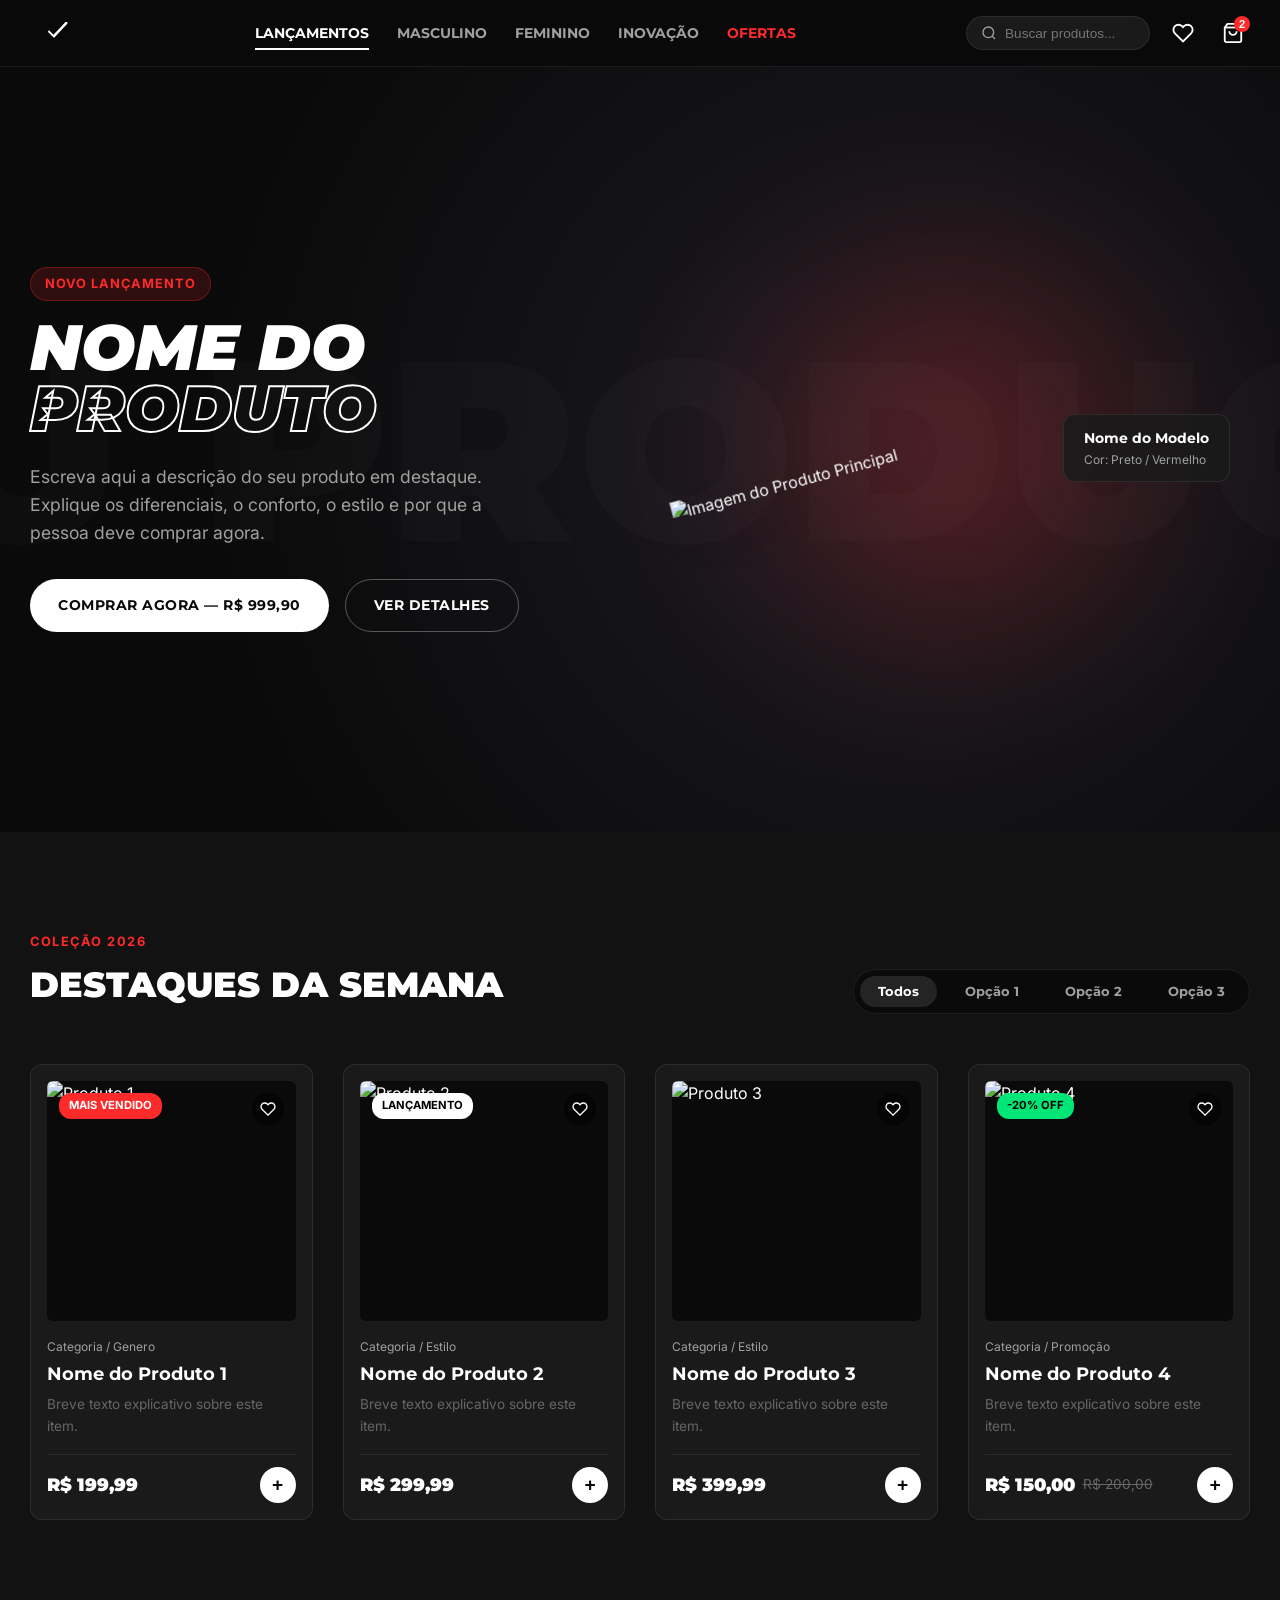
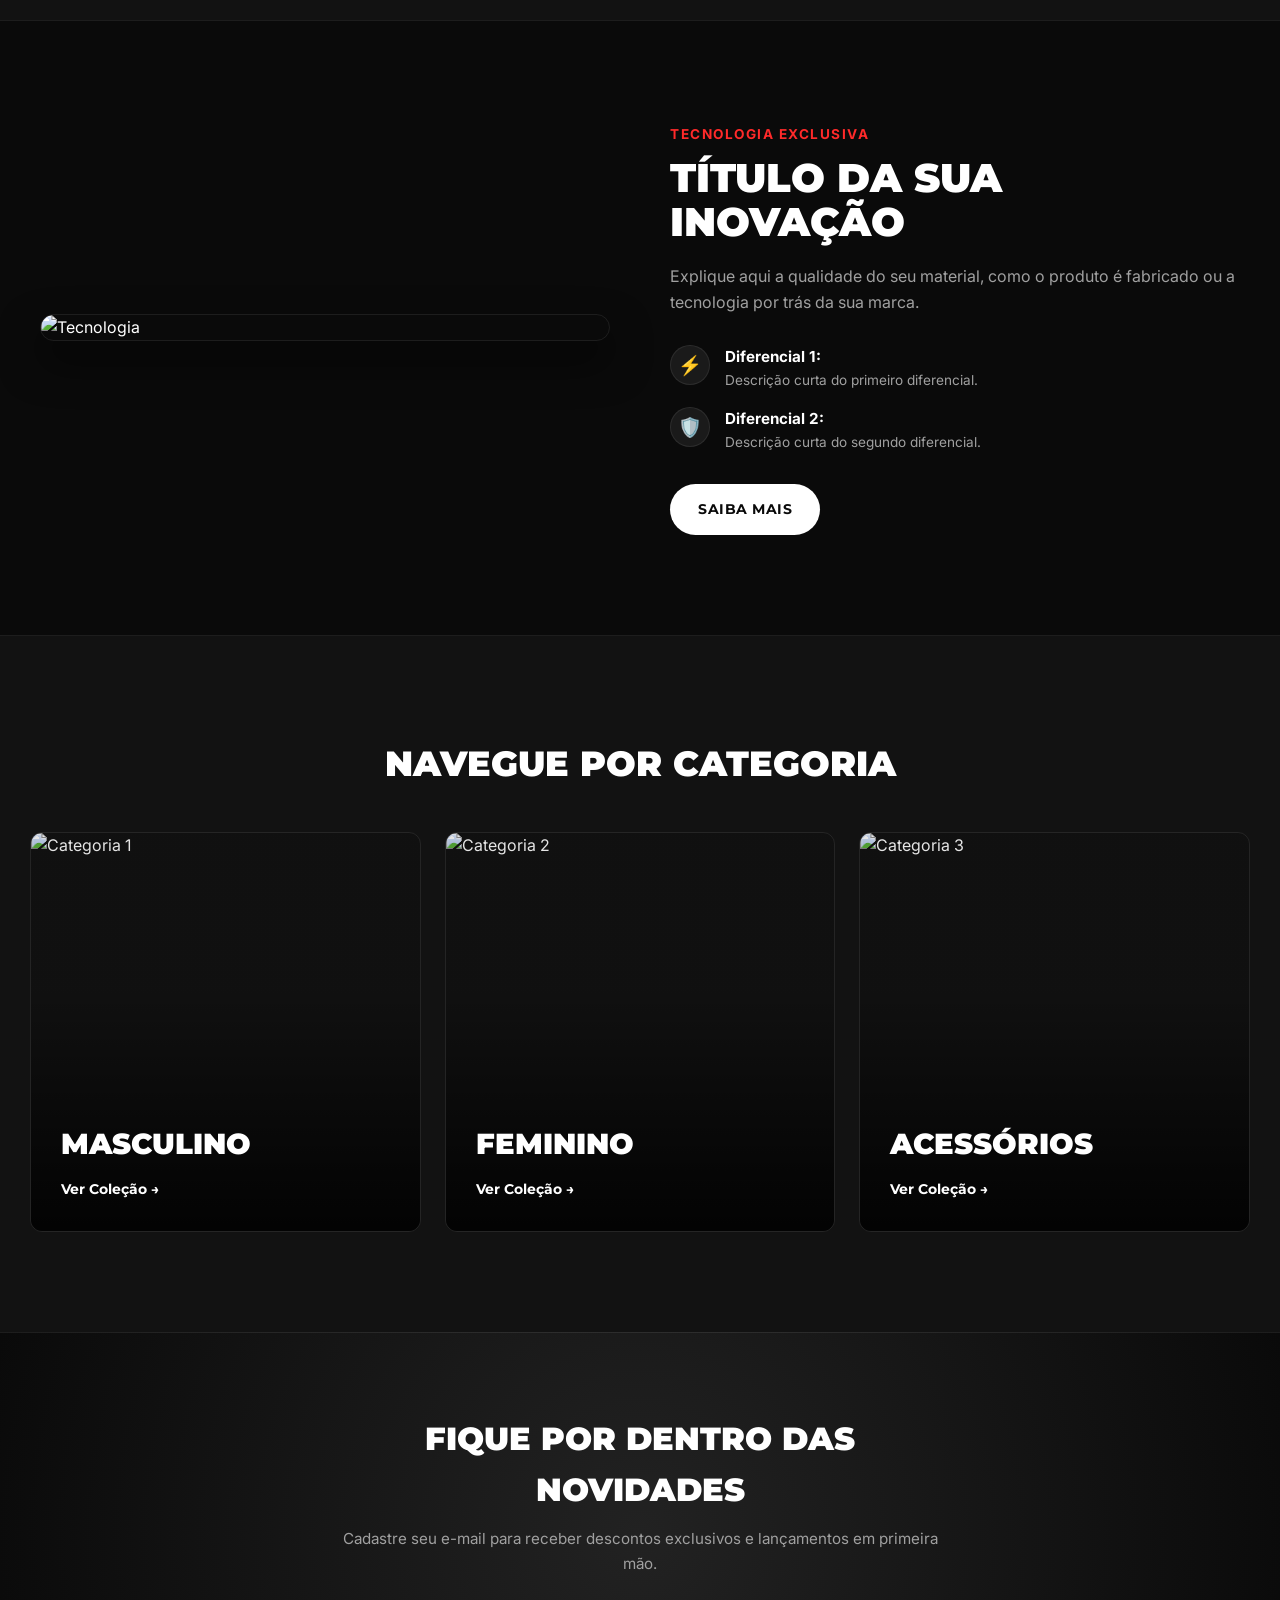
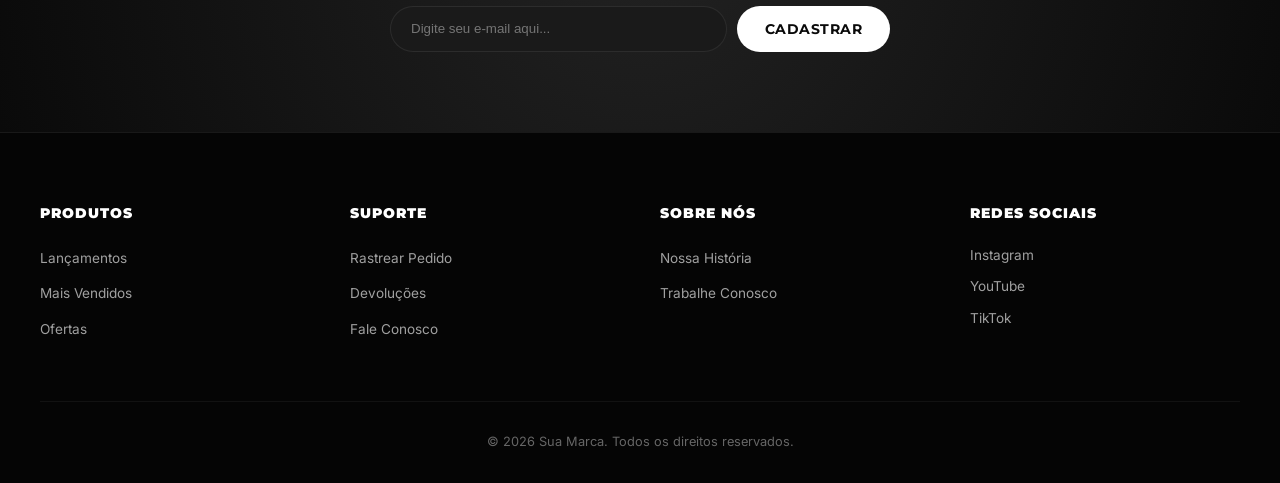
==== index.html @ d3182e81 "Add files via upload" ====
<!DOCTYPE html>
<html lang="pt-BR">
<head>
  <meta charset="UTF-8">
  <meta name="viewport" content="width=device-width, initial-scale=1.0">
  
  <!-- ✏️ ALTERE AQUI: Título da aba do seu site -->
  <title>Minha Loja - Nome do Produto</title>
  
  <link rel="stylesheet" href="styles.css">
  <link rel="preconnect" href="https://fonts.googleapis.com">
  <link rel="preconnect" href="https://fonts.gstatic.com" crossorigin>
  <link href="https://fonts.googleapis.com/css2?family=Montserrat:ital,wght@0,700;0,900;1,900&family=Inter:wght@300;400;500;600;700&display=swap" rel="stylesheet">
</head>
<body>

  <!-- ========================================== -->
  <!-- 📌 CABEÇALHO / MENU DE NAVEGAÇÃO           -->
  <!-- ========================================== -->
  <header class="header">
    <div class="header-container">
      
      <!-- LOGO -->
      <a href="#" class="logo-link">
        <svg class="nike-logo" viewBox="0 0 24 24" fill="currentColor">
          <path d="M21.707 5.293c-.391-.391-1.023-.391-1.414 0l-12 12c-.391.391-.391 1.023 0 1.414.195.195.451.293.707.293s.512-.098.707-.293l12-12c.391-.391.391-1.023 0-1.414z"/>
          <path d="M21.1 5.3c-.6-.4-1.4-.2-1.8.4L8.5 18.2 4.2 13.9c-.4-.4-1-.4-1.4 0s-.4 1 0 1.4l5 5c.2.2.5.3.7.3s.5-.1.7-.3L21.5 6.7c.4-.6.2-1.4-.4-1.8z"/>
        </svg>
      </a>

      <!-- ✏️ ALTERE AQUI: Os links do menu -->
      <nav class="nav-menu">
        <a href="#lancamentos" class="nav-link active">Lançamentos</a>
        <a href="#masculino" class="nav-link">Masculino</a>
        <a href="#feminino" class="nav-link">Feminino</a>
        <a href="#tecnologia" class="nav-link">Inovação</a>
        <a href="#ofertas" class="nav-link badge-link">Ofertas</a>
      </nav>

      <!-- BARRA DE BUSCA E CARRINHO -->
      <div class="header-actions">
        <div class="search-bar">
          <svg class="icon" viewBox="0 0 24 24" fill="none" stroke="currentColor" stroke-width="2"><circle cx="11" cy="11" r="8"/><line x1="21" y1="21" x2="16.65" y2="16.65"/></svg>
          <!-- ✏️ ALTERE AQUI: Texto dentro da barra de busca -->
          <input type="text" placeholder="Buscar produtos...">
        </div>
        <button class="icon-btn" aria-label="Favoritos">
          <svg class="icon" viewBox="0 0 24 24" fill="none" stroke="currentColor" stroke-width="2"><path d="M20.84 4.61a5.5 5.5 0 0 0-7.78 0L12 5.67l-1.06-1.06a5.5 5.5 0 0 0-7.78 7.78l1.06 1.06L12 21.23l7.78-7.78 1.06-1.06a5.5 5.5 0 0 0 0-7.78z"/></svg>
        </button>
        <button class="icon-btn cart-btn" aria-label="Carrinho">
          <svg class="icon" viewBox="0 0 24 24" fill="none" stroke="currentColor" stroke-width="2"><path d="M6 2L3 6v14a2 2 0 0 0 2 2h14a2 2 0 0 0 2-2V6l-3-4z"/><line x1="3" y1="6" x2="21" y2="6"/><path d="M16 10a4 4 0 0 1-8 0"/></svg>
          <!-- ✏️ ALTERE AQUI: Número de itens no carrinho -->
          <span class="cart-count">2</span>
        </button>
      </div>
    </div>
  </header>


  <!-- ========================================== -->
  <!-- 📌 BANNER PRINCIPAL (HERO)                 -->
  <!-- ========================================== -->
  <section class="hero">
    <!-- ✏️ ALTERE AQUI: Texto gigante de fundo -->
    <div class="hero-bg-text">MEU PRODUCTO</div>

    <div class="hero-container">
      <div class="hero-content">
        <!-- ✏️ ALTERE AQUI: Selo pequeno acima do título -->
        <span class="hero-tag">NOVO LANÇAMENTO</span>
        
        <!-- ✏️ ALTERE AQUI: Título do produto principal -->
        <h1 class="hero-title">NOME DO<br><span class="highlight">PRODUTO</span></h1>
        
        <!-- ✏️ ALTERE AQUI: Descrição principal -->
        <p class="hero-description">
          Escreva aqui a descrição do seu produto em destaque. Explique os diferenciais, o conforto, o estilo e por que a pessoa deve comprar agora.
        </p>

        <!-- ✏️ ALTERE AQUI: Botões de Ação -->
        <div class="hero-cta">
          <a href="#produtos" class="btn btn-primary">Comprar Agora — R$ 999,90</a>
          <a href="#tecnologia" class="btn btn-outline">Ver Detalhes</a>
        </div>
      </div>

      <!-- 🖼️ IMAGEM PRINCIPAL -->
      <div class="hero-image-wrapper">
        <div class="glow-effect"></div>
        <!-- ✏️ ALTERE AQUI: Cole o caminho da sua imagem no src abaixo (Ex: src="imagem1.jpg") -->
        <img src="COLOQUE_SUA_IMAGEM_AQUI.jpg" alt="Imagem do Produto Principal" class="hero-img">
        
        <div class="product-badge">
          <!-- ✏️ ALTERE AQUI: Informações do cartãozinho sobre a foto -->
          <span class="badge-title">Nome do Modelo</span>
          <span class="badge-subtitle">Cor: Preto / Vermelho</span>
        </div>
      </div>
    </div>
  </section>


  <!-- ========================================== -->
  <!-- 📌 VITRINE DE PRODUTOS / DESTAQUES        -->
  <!-- ========================================== -->
  <section id="lancamentos" class="products-section">
    <div class="section-container">
      
      <div class="section-header">
        <div>
          <!-- ✏️ ALTERE AQUI: Subtítulo da seção -->
          <span class="section-subtitle">COLEÇÃO 2026</span>
          <!-- ✏️ ALTERE AQUI: Título da seção -->
          <h2 class="section-title">Destaques da Semana</h2>
        </div>
        
        <!-- ✏️ ALTERE AQUI: Categorias/Filtros -->
        <div class="filter-tabs">
          <button class="tab-btn active">Todos</button>
          <button class="tab-btn">Opção 1</button>
          <button class="tab-btn">Opção 2</button>
          <button class="tab-btn">Opção 3</button>
        </div>
      </div>

      <!-- GRID DE CARDS DE PRODUTOS -->
      <div class="product-grid">
        
        <!-- 🛒 CARD DE PRODUTO 1 -->
        <div class="product-card">
          <div class="card-image-box">
            <!-- ✏️ ALTERE AQUI: Etiqueta do produto -->
            <span class="tag tag-hot">Mais Vendido</span>
            <!-- 🖼️ ✏️ ALTERE AQUI: Imagem do Card 1 -->
            <img src="COLOQUE_SUA_IMAGEM_CARD1.jpg" alt="Produto 1">
            <button class="fav-btn" aria-label="Favoritar">
              <svg viewBox="0 0 24 24" fill="none" stroke="currentColor" stroke-width="2"><path d="M20.84 4.61a5.5 5.5 0 0 0-7.78 0L12 5.67l-1.06-1.06a5.5 5.5 0 0 0-7.78 7.78l1.06 1.06L12 21.23l7.78-7.78 1.06-1.06a5.5 5.5 0 0 0 0-7.78z"/></svg>
            </button>
          </div>
          <div class="card-info">
            <!-- ✏️ ALTERE AQUI: Categoria, Nome, Descrição e Preço -->
            <span class="category">Categoria / Genero</span>
            <h3 class="product-name">Nome do Produto 1</h3>
            <p class="product-desc">Breve texto explicativo sobre este item.</p>
            <div class="card-footer">
              <span class="price">R$ 199,99</span>
              <button class="btn-icon-add" title="Adicionar ao carrinho">+</button>
            </div>
          </div>
        </div>

        <!-- 🛒 CARD DE PRODUTO 2 -->
        <div class="product-card">
          <div class="card-image-box">
            <!-- ✏️ ALTERE AQUI: Etiqueta do produto -->
            <span class="tag tag-new">Lançamento</span>
            <!-- 🖼️ ✏️ ALTERE AQUI: Imagem do Card 2 -->
            <img src="COLOQUE_SUA_IMAGEM_CARD2.jpg" alt="Produto 2">
            <button class="fav-btn" aria-label="Favoritar">
              <svg viewBox="0 0 24 24" fill="none" stroke="currentColor" stroke-width="2"><path d="M20.84 4.61a5.5 5.5 0 0 0-7.78 0L12 5.67l-1.06-1.06a5.5 5.5 0 0 0-7.78 7.78l1.06 1.06L12 21.23l7.78-7.78 1.06-1.06a5.5 5.5 0 0 0 0-7.78z"/></svg>
            </button>
          </div>
          <div class="card-info">
            <!-- ✏️ ALTERE AQUI: Categoria, Nome, Descrição e Preço -->
            <span class="category">Categoria / Estilo</span>
            <h3 class="product-name">Nome do Produto 2</h3>
            <p class="product-desc">Breve texto explicativo sobre este item.</p>
            <div class="card-footer">
              <span class="price">R$ 299,99</span>
              <button class="btn-icon-add" title="Adicionar ao carrinho">+</button>
            </div>
          </div>
        </div>

        <!-- 🛒 CARD DE PRODUTO 3 -->
        <div class="product-card">
          <div class="card-image-box">
            <!-- 🖼️ ✏️ ALTERE AQUI: Imagem do Card 3 -->
            <img src="COLOQUE_SUA_IMAGEM_CARD3.jpg" alt="Produto 3">
            <button class="fav-btn" aria-label="Favoritar">
              <svg viewBox="0 0 24 24" fill="none" stroke="currentColor" stroke-width="2"><path d="M20.84 4.61a5.5 5.5 0 0 0-7.78 0L12 5.67l-1.06-1.06a5.5 5.5 0 0 0-7.78 7.78l1.06 1.06L12 21.23l7.78-7.78 1.06-1.06a5.5 5.5 0 0 0 0-7.78z"/></svg>
            </button>
          </div>
          <div class="card-info">
            <!-- ✏️ ALTERE AQUI: Categoria, Nome, Descrição e Preço -->
            <span class="category">Categoria / Estilo</span>
            <h3 class="product-name">Nome do Produto 3</h3>
            <p class="product-desc">Breve texto explicativo sobre este item.</p>
            <div class="card-footer">
              <span class="price">R$ 399,99</span>
              <button class="btn-icon-add" title="Adicionar ao carrinho">+</button>
            </div>
          </div>
        </div>

        <!-- 🛒 CARD DE PRODUTO 4 (COM DESCONTO) -->
        <div class="product-card">
          <div class="card-image-box">
            <!-- ✏️ ALTERE AQUI: Tag de desconto -->
            <span class="tag tag-promo">-20% OFF</span>
            <!-- 🖼️ ✏️ ALTERE AQUI: Imagem do Card 4 -->
            <img src="COLOQUE_SUA_IMAGEM_CARD4.jpg" alt="Produto 4">
            <button class="fav-btn" aria-label="Favoritar">
              <svg viewBox="0 0 24 24" fill="none" stroke="currentColor" stroke-width="2"><path d="M20.84 4.61a5.5 5.5 0 0 0-7.78 0L12 5.67l-1.06-1.06a5.5 5.5 0 0 0-7.78 7.78l1.06 1.06L12 21.23l7.78-7.78 1.06-1.06a5.5 5.5 0 0 0 0-7.78z"/></svg>
            </button>
          </div>
          <div class="card-info">
            <!-- ✏️ ALTERE AQUI: Categoria, Nome, Descrição e Preços -->
            <span class="category">Categoria / Promoção</span>
            <h3 class="product-name">Nome do Produto 4</h3>
            <p class="product-desc">Breve texto explicativo sobre este item.</p>
            <div class="card-footer">
              <div class="price-container">
                <span class="price">R$ 150,00</span>
                <span class="price-old">R$ 200,00</span>
              </div>
              <button class="btn-icon-add" title="Adicionar ao carrinho">+</button>
            </div>
          </div>
        </div>

      </div>
    </div>
  </section>


  <!-- ========================================== -->
  <!-- 📌 BANNER DE INOVAÇÃO / TECNOLOGIA         -->
  <!-- ========================================== -->
  <section id="tecnologia" class="tech-banner">
    <div class="tech-container">
      <div class="tech-image">
        <!-- 🖼️ ✏️ ALTERE AQUI: Imagem da seção de tecnologia -->
        <img src="COLOQUE_SUA_IMAGEM_TECNOLOGIA.jpg" alt="Tecnologia">
      </div>
      
      <div class="tech-content">
        <!-- ✏️ ALTERE AQUI: Textos da seção de tecnologia/diferenciais -->
        <span class="tech-subtitle">TECNOLOGIA EXCLUSIVA</span>
        <h2>Título da Sua Inovação</h2>
        <p>
          Explique aqui a qualidade do seu material, como o produto é fabricado ou a tecnologia por trás da sua marca.
        </p>
        
        <ul class="tech-features">
          <li>
            <div class="feature-icon">⚡</div>
            <div>
              <strong>Diferencial 1:</strong>
              <p>Descrição curta do primeiro diferencial.</p>
            </div>
          </li>
          <li>
            <div class="feature-icon">🛡️</div>
            <div>
              <strong>Diferencial 2:</strong>
              <p>Descrição curta do segundo diferencial.</p>
            </div>
          </li>
        </ul>
        
        <a href="#" class="btn btn-primary">Saiba Mais</a>
      </div>
    </div>
  </section>


  <!-- ========================================== -->
  <!-- 📌 CATEGORIAS EM DESTAQUE                 -->
  <!-- ========================================== -->
  <section class="categories-section">
    <div class="section-container">
      <h2 class="section-title text-center">Navegue por Categoria</h2>
      
      <div class="categories-grid">
        
        <!-- CATEGORIA 1 -->
        <div class="category-card">
          <!-- 🖼️ ✏️ ALTERE AQUI: Imagem Categoria 1 -->
          <img src="COLOQUE_IMAGEM_CATEGORIA1.jpg" alt="Categoria 1">
          <div class="category-overlay">
            <h3>Masculino</h3>
            <a href="#masculino" class="btn-category">Ver Coleção &rarr;</a>
          </div>
        </div>

        <!-- CATEGORIA 2 -->
        <div class="category-card">
          <!-- 🖼️ ✏️ ALTERE AQUI: Imagem Categoria 2 -->
          <img src="COLOQUE_IMAGEM_CATEGORIA2.jpg" alt="Categoria 2">
          <div class="category-overlay">
            <h3>Feminino</h3>
            <a href="#feminino" class="btn-category">Ver Coleção &rarr;</a>
          </div>
        </div>

        <!-- CATEGORIA 3 -->
        <div class="category-card">
          <!-- 🖼️ ✏️ ALTERE AQUI: Imagem Categoria 3 -->
          <img src="COLOQUE_IMAGEM_CATEGORIA3.jpg" alt="Categoria 3">
          <div class="category-overlay">
            <h3>Acessórios</h3>
            <a href="#acessorios" class="btn-category">Ver Coleção &rarr;</a>
          </div>
        </div>

      </div>
    </div>
  </section>


  <!-- ========================================== -->
  <!-- 📌 NEWSLETTER / CADASTRO DE E-MAIL        -->
  <!-- ========================================== -->
  <section class="newsletter-section">
    <div class="newsletter-container">
      <!-- ✏️ ALTERE AQUI: Chamada para inscrição -->
      <h2>FIQUE POR DENTRO DAS NOVIDADES</h2>
      <p>Cadastre seu e-mail para receber descontos exclusivos e lançamentos em primeira mão.</p>
      
      <form class="newsletter-form" onsubmit="event.preventDefault(); alert('Obrigado por se inscrever!');">
        <input type="email" placeholder="Digite seu e-mail aqui..." required>
        <button type="submit" class="btn btn-primary">Cadastrar</button>
      </form>
    </div>
  </section>


  <!-- ========================================== -->
  <!-- 📌 RODAPÉ (FOOTER)                         -->
  <!-- ========================================== -->
  <footer class="footer">
    <div class="footer-container">
      
      <div class="footer-col">
        <h4>PRODUTOS</h4>
        <ul>
          <li><a href="#">Lançamentos</a></li>
          <li><a href="#">Mais Vendidos</a></li>
          <li><a href="#">Ofertas</a></li>
        </ul>
      </div>

      <div class="footer-col">
        <h4>SUPORTE</h4>
        <ul>
          <li><a href="#">Rastrear Pedido</a></li>
          <li><a href="#">Devoluções</a></li>
          <li><a href="#">Fale Conosco</a></li>
        </ul>
      </div>

      <div class="footer-col">
        <h4>SOBRE NÓS</h4>
        <ul>
          <li><a href="#">Nossa História</a></li>
          <li><a href="#">Trabalhe Conosco</a></li>
        </ul>
      </div>

      <div class="footer-col">
        <h4>REDES SOCIAIS</h4>
        <div class="social-links">
          <!-- ✏️ ALTERE AQUI: Nome/links das suas redes -->
          <a href="#" class="social-icon">Instagram</a>
          <a href="#" class="social-icon">YouTube</a>
          <a href="#" class="social-icon">TikTok</a>
        </div>
      </div>

    </div>

    <div class="footer-bottom">
      <!-- ✏️ ALTERE AQUI: Direitos autorais -->
      <p>&copy; 2026 Sua Marca. Todos os direitos reservados.</p>
    </div>
  </footer>

</body>
</html>
---- styles.css ----
/* ==========================================================================
   CONFIGURAÇÕES GERAIS E VARIÁVEIS (SUA PALETA DE CORES)
   ========================================================================== */

   :root {
    /* ✏️ ALTERE AQUI: Cores de Fundo (Tema Escuro) */
    --bg-primary: #0a0a0a;
    --bg-secondary: #121212;
    --bg-card: #1a1a1a;
    --bg-card-hover: #242424;
    
    /* ✏️ ALTERE AQUI: Cores de Texto */
    --text-main: #ffffff;
    --text-muted: #a0a0a0;
    --text-dim: #666666;
    
    /* ✏️ ALTERE AQUI: Cores de Destaque / Botões / Promoções */
    --accent-red: #ff2a2a;
    --accent-glow: rgba(255, 42, 42, 0.25);
    --accent-green: #00e676;
    
    /* ✏️ ALTERE AQUI: Bordas e Fontes */
    --border-color: rgba(255, 255, 255, 0.08);
    --font-heading: 'Montserrat', sans-serif;
    --font-body: 'Inter', sans-serif;
    
    /* ✏️ ALTERE AQUI: Transições e Borda Arredondada */
    --transition-fast: 0.2s cubic-bezier(0.4, 0, 0.2, 1);
    --transition-normal: 0.3s cubic-bezier(0.4, 0, 0.2, 1);
    --radius-sm: 6px;
    --radius-md: 12px;
    --radius-lg: 20px;
  }
  
  /* --- RESET & GLOBAL --- */
  * {
    margin: 0;
    padding: 0;
    box-sizing: border-box;
  }
  
  html {
    scroll-behavior: smooth;
    font-size: 16px;
  }
  
  body {
    background-color: var(--bg-primary);
    color: var(--text-main);
    font-family: var(--font-body);
    line-height: 1.6;
    overflow-x: hidden;
    -webkit-font-smoothing: antialiased;
  }
  
  a {
    color: inherit;
    text-decoration: none;
  }
  
  ul {
    list-style: none;
  }
  
  img {
    max-width: 100%;
    display: block;
  }
  
  /* ==========================================================================
     📌 BOTÕES GERAIS
     ========================================================================== */
  
  .btn {
    display: inline-flex;
    align-items: center;
    justify-content: center;
    padding: 14px 28px;
    font-family: var(--font-heading);
    font-weight: 700;
    font-size: 0.9rem;
    letter-spacing: 0.5px;
    text-transform: uppercase;
    border-radius: 40px;
    transition: var(--transition-normal);
    cursor: pointer;
    border: none;
  }
  
  /* ✏️ ALTERE AQUI: Botão Principal */
  .btn-primary {
    background-color: var(--text-main);
    color: var(--bg-primary);
  }
  
  .btn-primary:hover {
    background-color: #e2e2e2;
    transform: translateY(-3px);
    box-shadow: 0 10px 20px rgba(255, 255, 255, 0.15);
  }
  
  /* ✏️ ALTERE AQUI: Botão Secundário (Apenas Borda) */
  .btn-outline {
    background: transparent;
    color: var(--text-main);
    border: 1px solid rgba(255, 255, 255, 0.3);
  }
  
  .btn-outline:hover {
    border-color: var(--text-main);
    background: rgba(255, 255, 255, 0.05);
    transform: translateY(-3px);
  }
  
  /* ==========================================================================
     📌 CABEÇALHO / NAVEGAÇÃO
     ========================================================================== */
  
  .header {
    position: sticky;
    top: 0;
    z-index: 1000;
    background-color: rgba(10, 10, 10, 0.85);
    backdrop-filter: blur(12px);
    border-bottom: 1px solid var(--border-color);
  }
  
  .header-container {
    max-width: 1300px;
    margin: 0 auto;
    padding: 16px 30px;
    display: flex;
    align-items: center;
    justify-content: space-between;
  }
  
  .nike-logo {
    width: 55px;
    height: 24px;
    fill: var(--text-main);
    transition: var(--transition-fast);
  }
  
  .nike-logo:hover {
    transform: scale(1.05);
  }
  
  .nav-menu {
    display: flex;
    align-items: center;
    gap: 28px;
  }
  
  .nav-link {
    font-family: var(--font-heading);
    font-size: 0.88rem;
    font-weight: 700;
    text-transform: uppercase;
    color: var(--text-muted);
    transition: var(--transition-fast);
    position: relative;
  }
  
  .nav-link:hover, .nav-link.active {
    color: var(--text-main);
  }
  
  .nav-link.active::after {
    content: '';
    position: absolute;
    bottom: -6px;
    left: 0;
    width: 100%;
    height: 2px;
    background-color: var(--text-main);
  }
  
  .badge-link {
    color: var(--accent-red);
  }
  
  .header-actions {
    display: flex;
    align-items: center;
    gap: 16px;
  }
  
  .search-bar {
    display: flex;
    align-items: center;
    background-color: var(--bg-card);
    padding: 8px 14px;
    border-radius: 20px;
    border: 1px solid var(--border-color);
  }
  
  .search-bar .icon {
    width: 16px;
    height: 16px;
    color: var(--text-muted);
    margin-right: 8px;
  }
  
  .search-bar input {
    background: transparent;
    border: none;
    outline: none;
    color: var(--text-main);
    font-size: 0.85rem;
    width: 130px;
    transition: width 0.3s;
  }
  
  .search-bar input:focus {
    width: 180px;
  }
  
  .icon-btn {
    background: transparent;
    border: none;
    color: var(--text-main);
    cursor: pointer;
    position: relative;
    padding: 6px;
    display: flex;
    align-items: center;
    justify-content: center;
  }
  
  .icon-btn .icon {
    width: 22px;
    height: 22px;
  }
  
  .cart-count {
    position: absolute;
    top: 0;
    right: 0;
    background-color: var(--accent-red);
    color: #fff;
    font-size: 0.7rem;
    font-weight: 700;
    width: 16px;
    height: 16px;
    border-radius: 50%;
    display: flex;
    align-items: center;
    justify-content: center;
  }
  
  /* ==========================================================================
     📌 HERO SECTION (DESTAQUE PRINCIPAL)
     ========================================================================== */
  
  .hero {
    position: relative;
    min-height: 85vh;
    display: flex;
    align-items: center;
    padding: 60px 30px;
    overflow: hidden;
    background: radial-gradient(circle at 70% 50%, #1c1c24 0%, var(--bg-primary) 70%);
  }
  
  .hero-bg-text {
    position: absolute;
    top: 50%;
    left: 50%;
    transform: translate(-50%, -50%);
    font-family: var(--font-heading);
    font-weight: 900;
    font-size: clamp(8rem, 20vw, 25rem);
    color: rgba(255, 255, 255, 0.02);
    white-space: nowrap;
    user-select: none;
    pointer-events: none;
    z-index: 1;
  }
  
  .hero-container {
    max-width: 1300px;
    margin: 0 auto;
    width: 100%;
    display: grid;
    grid-template-columns: 1fr 1fr;
    align-items: center;
    gap: 40px;
    position: relative;
    z-index: 2;
  }
  
  .hero-tag {
    display: inline-block;
    background-color: rgba(255, 42, 42, 0.15);
    color: var(--accent-red);
    padding: 6px 14px;
    border-radius: 20px;
    font-size: 0.8rem;
    font-weight: 700;
    letter-spacing: 1px;
    margin-bottom: 16px;
    border: 1px solid rgba(255, 42, 42, 0.3);
  }
  
  .hero-title {
    font-family: var(--font-heading);
    font-weight: 900;
    font-size: clamp(3rem, 5vw, 5.5rem);
    line-height: 0.95;
    text-transform: uppercase;
    font-style: italic;
    margin-bottom: 24px;
  }
  
  .hero-title .highlight {
    color: transparent;
    -webkit-text-stroke: 2px #ffffff;
  }
  
  .hero-description {
    color: var(--text-muted);
    font-size: 1.1rem;
    max-width: 480px;
    margin-bottom: 32px;
  }
  
  .hero-cta {
    display: flex;
    gap: 16px;
    flex-wrap: wrap;
  }
  
  .hero-image-wrapper {
    position: relative;
    display: flex;
    justify-content: center;
    align-items: center;
  }
  
  .glow-effect {
    position: absolute;
    width: 350px;
    height: 350px;
    background: var(--accent-glow);
    filter: blur(100px);
    border-radius: 50%;
    z-index: 1;
  }
  
  /* ✏️ ALTERE AQUI: Rotação e animação do produto no topo */
  .hero-img {
    width: 100%;
    max-width: 580px;
    filter: drop-shadow(0 25px 35px rgba(0, 0, 0, 0.7));
    transform: rotate(-15deg) translateY(-10px);
    transition: transform 0.5s ease;
    z-index: 2;
  }
  
  .hero-image-wrapper:hover .hero-img {
    transform: rotate(-10deg) scale(1.05) translateY(-15px);
  }
  
  .product-badge {
    position: absolute;
    bottom: -20px;
    right: 20px;
    background: rgba(26, 26, 26, 0.85);
    backdrop-filter: blur(10px);
    padding: 12px 20px;
    border-radius: var(--radius-md);
    border: 1px solid var(--border-color);
    z-index: 3;
  }
  
  .badge-title {
    display: block;
    font-family: var(--font-heading);
    font-weight: 700;
    font-size: 0.9rem;
  }
  
  .badge-subtitle {
    display: block;
    font-size: 0.75rem;
    color: var(--text-muted);
  }
  
  /* ==========================================================================
     📌 SEÇÃO DE PRODUTOS / CARDS
     ========================================================================== */
  
  .products-section {
    padding: 100px 30px;
    background-color: var(--bg-secondary);
  }
  
  .section-container {
    max-width: 1300px;
    margin: 0 auto;
  }
  
  .section-header {
    display: flex;
    justify-content: space-between;
    align-items: flex-end;
    margin-bottom: 50px;
    flex-wrap: wrap;
    gap: 20px;
  }
  
  .section-subtitle {
    color: var(--accent-red);
    font-size: 0.8rem;
    font-weight: 700;
    letter-spacing: 1.5px;
    display: block;
    margin-bottom: 5px;
  }
  
  .section-title {
    font-family: var(--font-heading);
    font-weight: 900;
    font-size: 2.2rem;
    text-transform: uppercase;
  }
  
  .filter-tabs {
    display: flex;
    gap: 10px;
    background: var(--bg-primary);
    padding: 6px;
    border-radius: 30px;
    border: 1px solid var(--border-color);
  }
  
  .tab-btn {
    background: transparent;
    border: none;
    color: var(--text-muted);
    padding: 8px 18px;
    font-family: var(--font-heading);
    font-weight: 700;
    font-size: 0.8rem;
    border-radius: 20px;
    cursor: pointer;
    transition: var(--transition-fast);
  }
  
  .tab-btn.active, .tab-btn:hover {
    background-color: var(--bg-card-hover);
    color: var(--text-main);
  }
  
  .product-grid {
    display: grid;
    grid-template-columns: repeat(auto-fit, minmax(270px, 1fr));
    gap: 30px;
  }
  
  .product-card {
    background-color: var(--bg-card);
    border-radius: var(--radius-md);
    padding: 16px;
    border: 1px solid var(--border-color);
    transition: var(--transition-normal);
    display: flex;
    flex-direction: column;
  }
  
  .product-card:hover {
    background-color: var(--bg-card-hover);
    transform: translateY(-8px);
    border-color: rgba(255, 255, 255, 0.2);
    box-shadow: 0 15px 30px rgba(0, 0, 0, 0.4);
  }
  
  .card-image-box {
    position: relative;
    height: 240px;
    background-color: var(--bg-primary);
    border-radius: var(--radius-sm);
    overflow: hidden;
    display: flex;
    align-items: center;
    justify-content: center;
  }
  
  .card-image-box img {
    width: 100%;
    height: 100%;
    object-fit: cover;
    transition: transform 0.5s ease;
  }
  
  .product-card:hover .card-image-box img {
    transform: scale(1.08);
  }
  
  .tag {
    position: absolute;
    top: 12px;
    left: 12px;
    padding: 4px 10px;
    border-radius: 12px;
    font-size: 0.7rem;
    font-weight: 700;
    text-transform: uppercase;
    z-index: 2;
  }
  
  .tag-hot { background-color: var(--accent-red); color: #fff; }
  .tag-new { background-color: #ffffff; color: #000; }
  .tag-promo { background-color: var(--accent-green); color: #000; }
  
  .fav-btn {
    position: absolute;
    top: 12px;
    right: 12px;
    background: rgba(0, 0, 0, 0.5);
    border: none;
    width: 32px;
    height: 32px;
    border-radius: 50%;
    display: flex;
    align-items: center;
    justify-content: center;
    color: var(--text-main);
    cursor: pointer;
    backdrop-filter: blur(4px);
    transition: var(--transition-fast);
  }
  
  .fav-btn svg { width: 16px; height: 16px; }
  
  .fav-btn:hover {
    background: var(--accent-red);
    color: #fff;
  }
  
  .card-info {
    padding-top: 16px;
    display: flex;
    flex-direction: column;
    flex-grow: 1;
  }
  
  .category {
    font-size: 0.75rem;
    color: var(--text-muted);
    margin-bottom: 4px;
  }
  
  .product-name {
    font-family: var(--font-heading);
    font-weight: 700;
    font-size: 1.1rem;
    margin-bottom: 6px;
  }
  
  .product-desc {
    font-size: 0.85rem;
    color: var(--text-dim);
    margin-bottom: 16px;
    flex-grow: 1;
  }
  
  .card-footer {
    display: flex;
    align-items: center;
    justify-content: space-between;
    border-top: 1px solid var(--border-color);
    padding-top: 12px;
  }
  
  .price {
    font-family: var(--font-heading);
    font-weight: 900;
    font-size: 1.1rem;
  }
  
  .price-container {
    display: flex;
    align-items: center;
    gap: 8px;
  }
  
  .price-old {
    font-size: 0.85rem;
    color: var(--text-dim);
    text-decoration: line-through;
  }
  
  .btn-icon-add {
    background-color: var(--text-main);
    color: var(--bg-primary);
    border: none;
    width: 36px;
    height: 36px;
    border-radius: 50%;
    font-size: 1.2rem;
    font-weight: bold;
    cursor: pointer;
    display: flex;
    align-items: center;
    justify-content: center;
    transition: var(--transition-fast);
  }
  
  .btn-icon-add:hover {
    background-color: var(--accent-red);
    color: #fff;
    transform: scale(1.1);
  }
  
  /* ==========================================================================
     📌 BANNER DE TECNOLOGIA
     ========================================================================== */
  
  .tech-banner {
    padding: 100px 30px;
    background-color: var(--bg-primary);
    border-top: 1px solid var(--border-color);
    border-bottom: 1px solid var(--border-color);
  }
  
  .tech-container {
    max-width: 1200px;
    margin: 0 auto;
    display: grid;
    grid-template-columns: 1fr 1fr;
    gap: 60px;
    align-items: center;
  }
  
  .tech-image img {
    border-radius: var(--radius-lg);
    box-shadow: 0 20px 40px rgba(0, 0, 0, 0.6);
    border: 1px solid var(--border-color);
  }
  
  .tech-subtitle {
    color: var(--accent-red);
    font-size: 0.85rem;
    font-weight: 700;
    letter-spacing: 1.5px;
  }
  
  .tech-content h2 {
    font-family: var(--font-heading);
    font-weight: 900;
    font-size: 2.5rem;
    line-height: 1.1;
    margin: 10px 0 20px 0;
    text-transform: uppercase;
  }
  
  .tech-content p {
    color: var(--text-muted);
    margin-bottom: 30px;
  }
  
  .tech-features {
    margin-bottom: 30px;
  }
  
  .tech-features li {
    display: flex;
    gap: 15px;
    margin-bottom: 16px;
    align-items: flex-start;
  }
  
  .feature-icon {
    background: var(--bg-card);
    width: 40px;
    height: 40px;
    border-radius: 50%;
    display: flex;
    align-items: center;
    justify-content: center;
    font-size: 1.2rem;
    border: 1px solid var(--border-color);
    flex-shrink: 0;
  }
  
  .tech-features strong {
    display: block;
    color: var(--text-main);
    font-size: 0.95rem;
  }
  
  .tech-features p {
    font-size: 0.85rem;
    margin-bottom: 0;
  }
  
  /* ==========================================================================
     📌 SEÇÃO DE CATEGORIAS
     ========================================================================== */
  
  .categories-section {
    padding: 100px 30px;
    background-color: var(--bg-secondary);
  }
  
  .text-center { text-align: center; }
  
  .categories-grid {
    display: grid;
    grid-template-columns: repeat(auto-fit, minmax(300px, 1fr));
    gap: 24px;
    margin-top: 40px;
  }
  
  .category-card {
    position: relative;
    height: 400px;
    border-radius: var(--radius-md);
    overflow: hidden;
    border: 1px solid var(--border-color);
  }
  
  .category-card img {
    width: 100%;
    height: 100%;
    object-fit: cover;
    transition: transform 0.6s ease;
  }
  
  .category-overlay {
    position: absolute;
    inset: 0;
    background: linear-gradient(to top, rgba(0,0,0,0.85) 0%, rgba(0,0,0,0.1) 60%);
    display: flex;
    flex-direction: column;
    justify-content: flex-end;
    padding: 30px;
  }
  
  .category-overlay h3 {
    font-family: var(--font-heading);
    font-weight: 900;
    font-size: 1.8rem;
    text-transform: uppercase;
    margin-bottom: 12px;
  }
  
  .btn-category {
    font-family: var(--font-heading);
    font-weight: 700;
    font-size: 0.85rem;
    color: var(--text-main);
    transition: var(--transition-fast);
  }
  
  .category-card:hover img {
    transform: scale(1.08);
  }
  
  .category-card:hover .btn-category {
    color: var(--accent-red);
    transform: translateX(5px);
  }
  
  /* ==========================================================================
     📌 NEWSLETTER
     ========================================================================== */
  
  .newsletter-section {
    padding: 80px 30px;
    background: radial-gradient(circle, #222 0%, #0a0a0a 100%);
    text-align: center;
    border-top: 1px solid var(--border-color);
  }
  
  .newsletter-container {
    max-width: 600px;
    margin: 0 auto;
  }
  
  .newsletter-container h2 {
    font-family: var(--font-heading);
    font-weight: 900;
    font-size: 2rem;
    margin-bottom: 12px;
  }
  
  .newsletter-container p {
    color: var(--text-muted);
    font-size: 0.95rem;
    margin-bottom: 30px;
  }
  
  .newsletter-form {
    display: flex;
    gap: 10px;
    max-width: 500px;
    margin: 0 auto;
  }
  
  .newsletter-form input {
    flex-grow: 1;
    padding: 14px 20px;
    border-radius: 30px;
    border: 1px solid var(--border-color);
    background-color: var(--bg-card);
    color: var(--text-main);
    outline: none;
  }
  
  .newsletter-form input:focus {
    border-color: var(--text-main);
  }
  
  /* ==========================================================================
     📌 RODAPÉ (FOOTER)
     ========================================================================== */
  
  .footer {
    background-color: #050505;
    border-top: 1px solid var(--border-color);
    padding: 70px 30px 30px 30px;
  }
  
  .footer-container {
    max-width: 1200px;
    margin: 0 auto;
    display: grid;
    grid-template-columns: repeat(auto-fit, minmax(200px, 1fr));
    gap: 40px;
    margin-bottom: 50px;
  }
  
  .footer-col h4 {
    font-family: var(--font-heading);
    font-size: 0.85rem;
    font-weight: 900;
    letter-spacing: 1px;
    margin-bottom: 20px;
  }
  
  .footer-col ul li {
    margin-bottom: 10px;
  }
  
  .footer-col ul li a {
    color: var(--text-muted);
    font-size: 0.85rem;
    transition: var(--transition-fast);
  }
  
  .footer-col ul li a:hover {
    color: var(--text-main);
  }
  
  .social-links {
    display: flex;
    flex-direction: column;
    gap: 10px;
  }
  
  .social-icon {
    color: var(--text-muted);
    font-size: 0.85rem;
    transition: var(--transition-fast);
  }
  
  .social-icon:hover {
    color: var(--text-main);
  }
  
  .footer-bottom {
    max-width: 1200px;
    margin: 0 auto;
    padding-top: 30px;
    border-top: 1px solid rgba(255, 255, 255, 0.05);
    text-align: center;
    color: var(--text-dim);
    font-size: 0.8rem;
  }
  
  /* ==========================================================================
     📌 RESPONSIVIDADE (CELULARES E TABLETS)
     ========================================================================== */
  
  @media (max-width: 992px) {
    .hero-container, .tech-container {
      grid-template-columns: 1fr;
      text-align: center;
    }
  
    .hero-description {
      margin: 0 auto 32px auto;
    }
  
    .hero-cta {
      justify-content: center;
    }
  
    .hero-image-wrapper {
      margin-top: 40px;
    }
  
    .product-badge {
      right: 50%;
      transform: translateX(50%);
    }
  }
  
  @media (max-width: 768px) {
    .header-container {
      padding: 14px 20px;
    }
  
    .nav-menu {
      display: none;
    }
  
    .search-bar input {
      width: 80px;
    }
  
    .newsletter-form {
      flex-direction: column;
    }
  
    .newsletter-form input, .newsletter-form button {
      width: 100%;
    }
  }
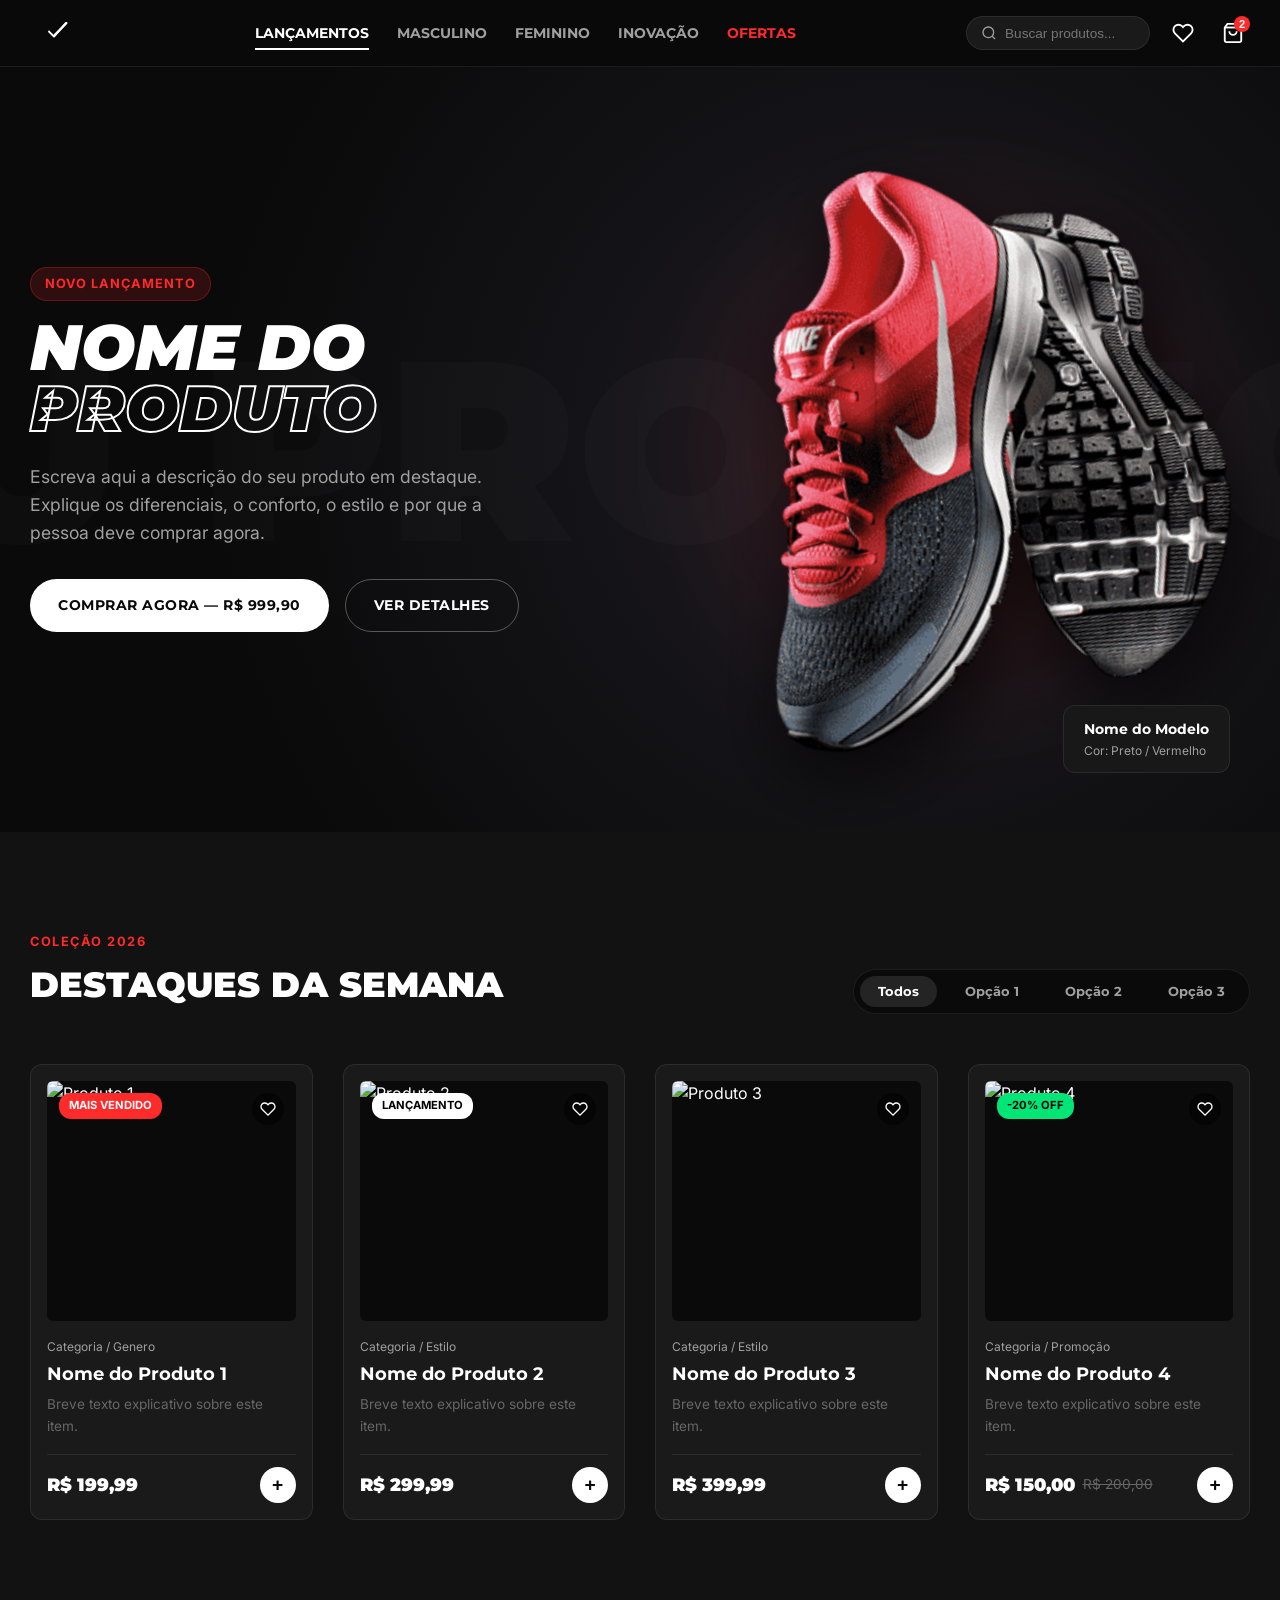
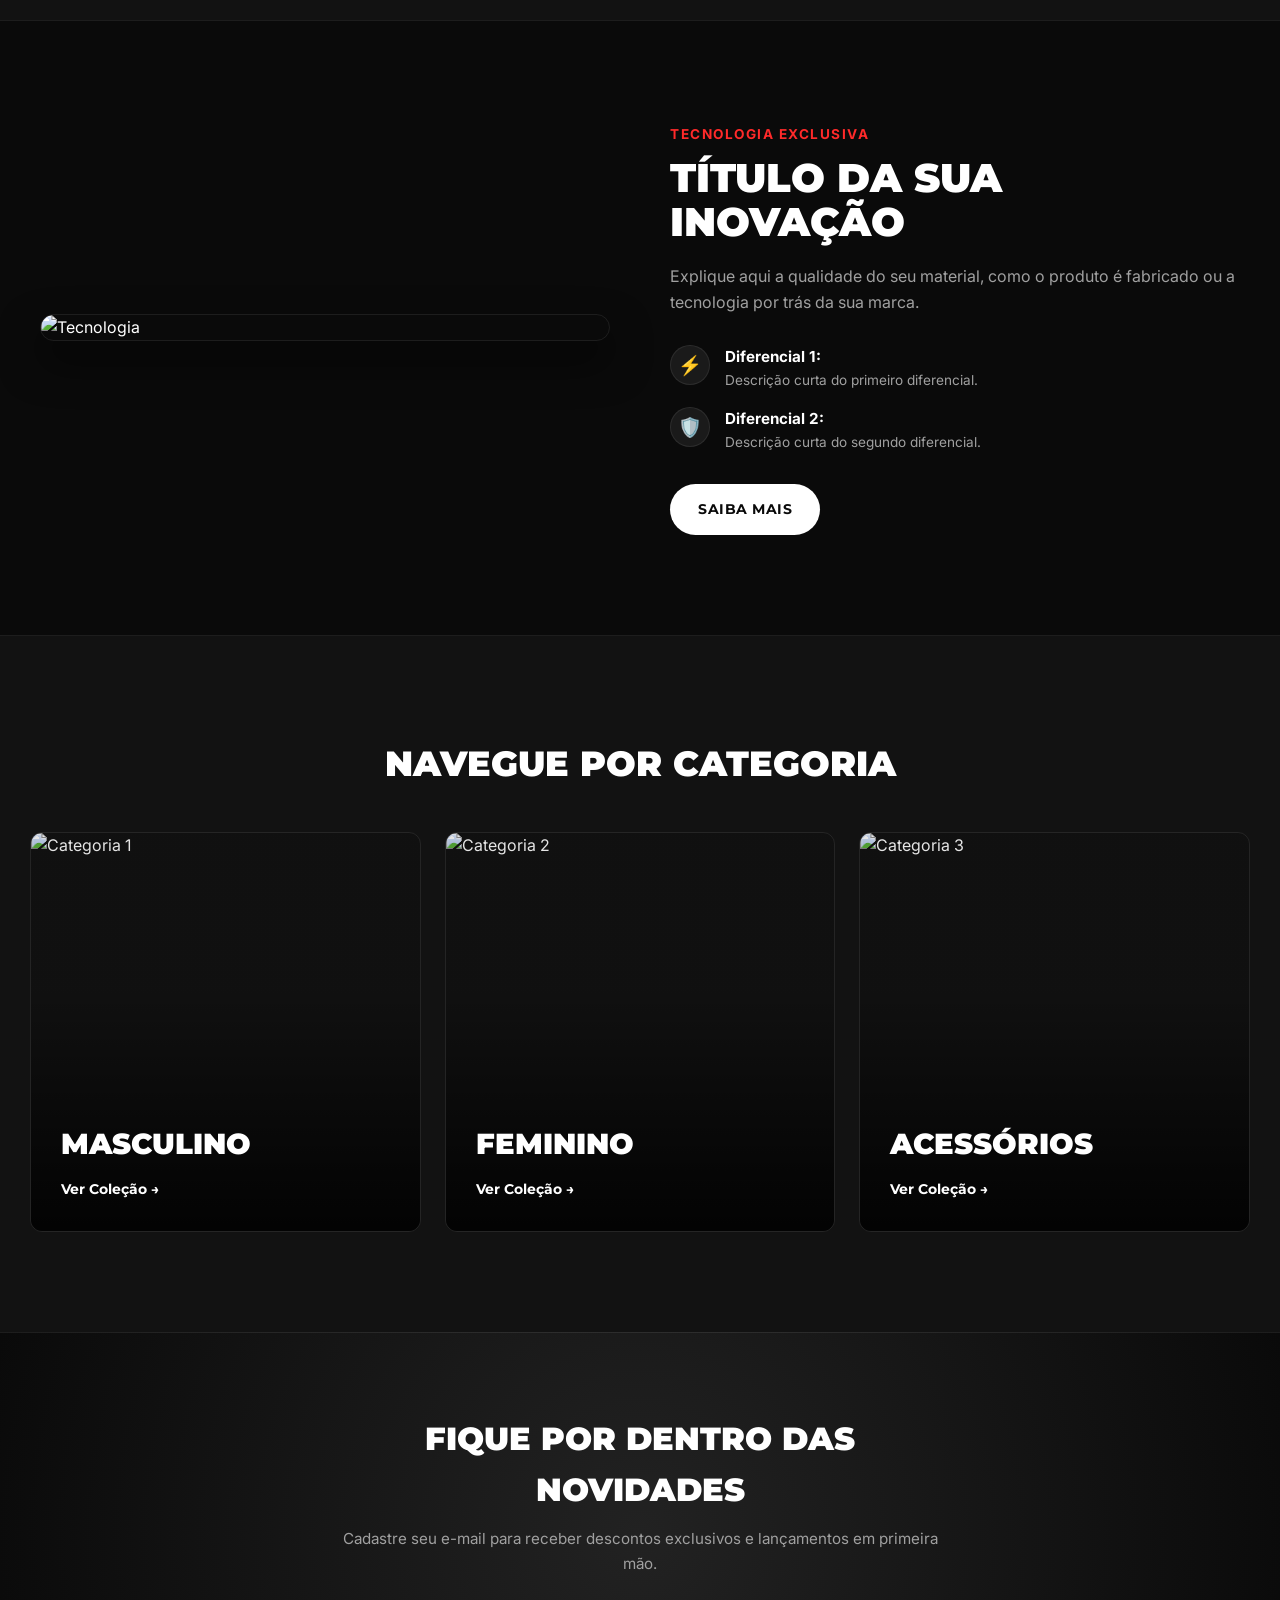
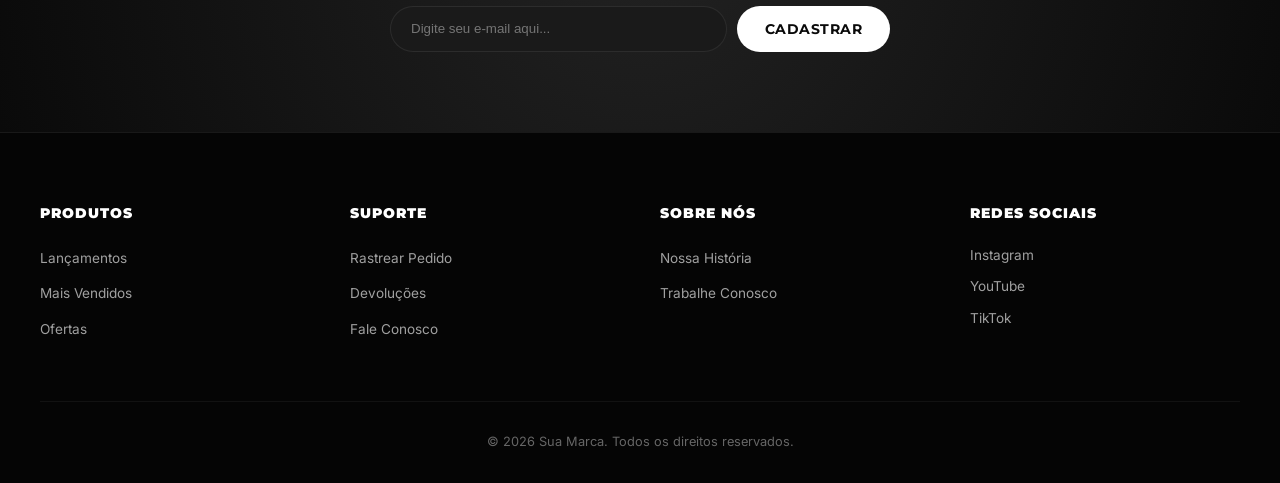
==== commit 8a0430f2: "index.html" ====
--- a/index.html
+++ b/index.html
@@ -88,7 +88,7 @@
       <div class="hero-image-wrapper">
         <div class="glow-effect"></div>
         <!-- ✏️ ALTERE AQUI: Cole o caminho da sua imagem no src abaixo (Ex: src="imagem1.jpg") -->
-        <img src="COLOQUE_SUA_IMAGEM_AQUI.jpg" alt="Imagem do Produto Principal" class="hero-img">
+        <img src="tenis-principal.png" alt="Imagem do Produto Principal" class="hero-img">
         
         <div class="product-badge">
           <!-- ✏️ ALTERE AQUI: Informações do cartãozinho sobre a foto -->
@@ -132,7 +132,7 @@
             <!-- ✏️ ALTERE AQUI: Etiqueta do produto -->
             <span class="tag tag-hot">Mais Vendido</span>
             <!-- 🖼️ ✏️ ALTERE AQUI: Imagem do Card 1 -->
-            <img src="COLOQUE_SUA_IMAGEM_CARD1.jpg" alt="Produto 1">
+            <img src="tenisfeminino1" alt="Produto 1">
             <button class="fav-btn" aria-label="Favoritar">
               <svg viewBox="0 0 24 24" fill="none" stroke="currentColor" stroke-width="2"><path d="M20.84 4.61a5.5 5.5 0 0 0-7.78 0L12 5.67l-1.06-1.06a5.5 5.5 0 0 0-7.78 7.78l1.06 1.06L12 21.23l7.78-7.78 1.06-1.06a5.5 5.5 0 0 0 0-7.78z"/></svg>
             </button>
@@ -377,4 +377,4 @@
   </footer>
 
 </body>
-</html>+</html>
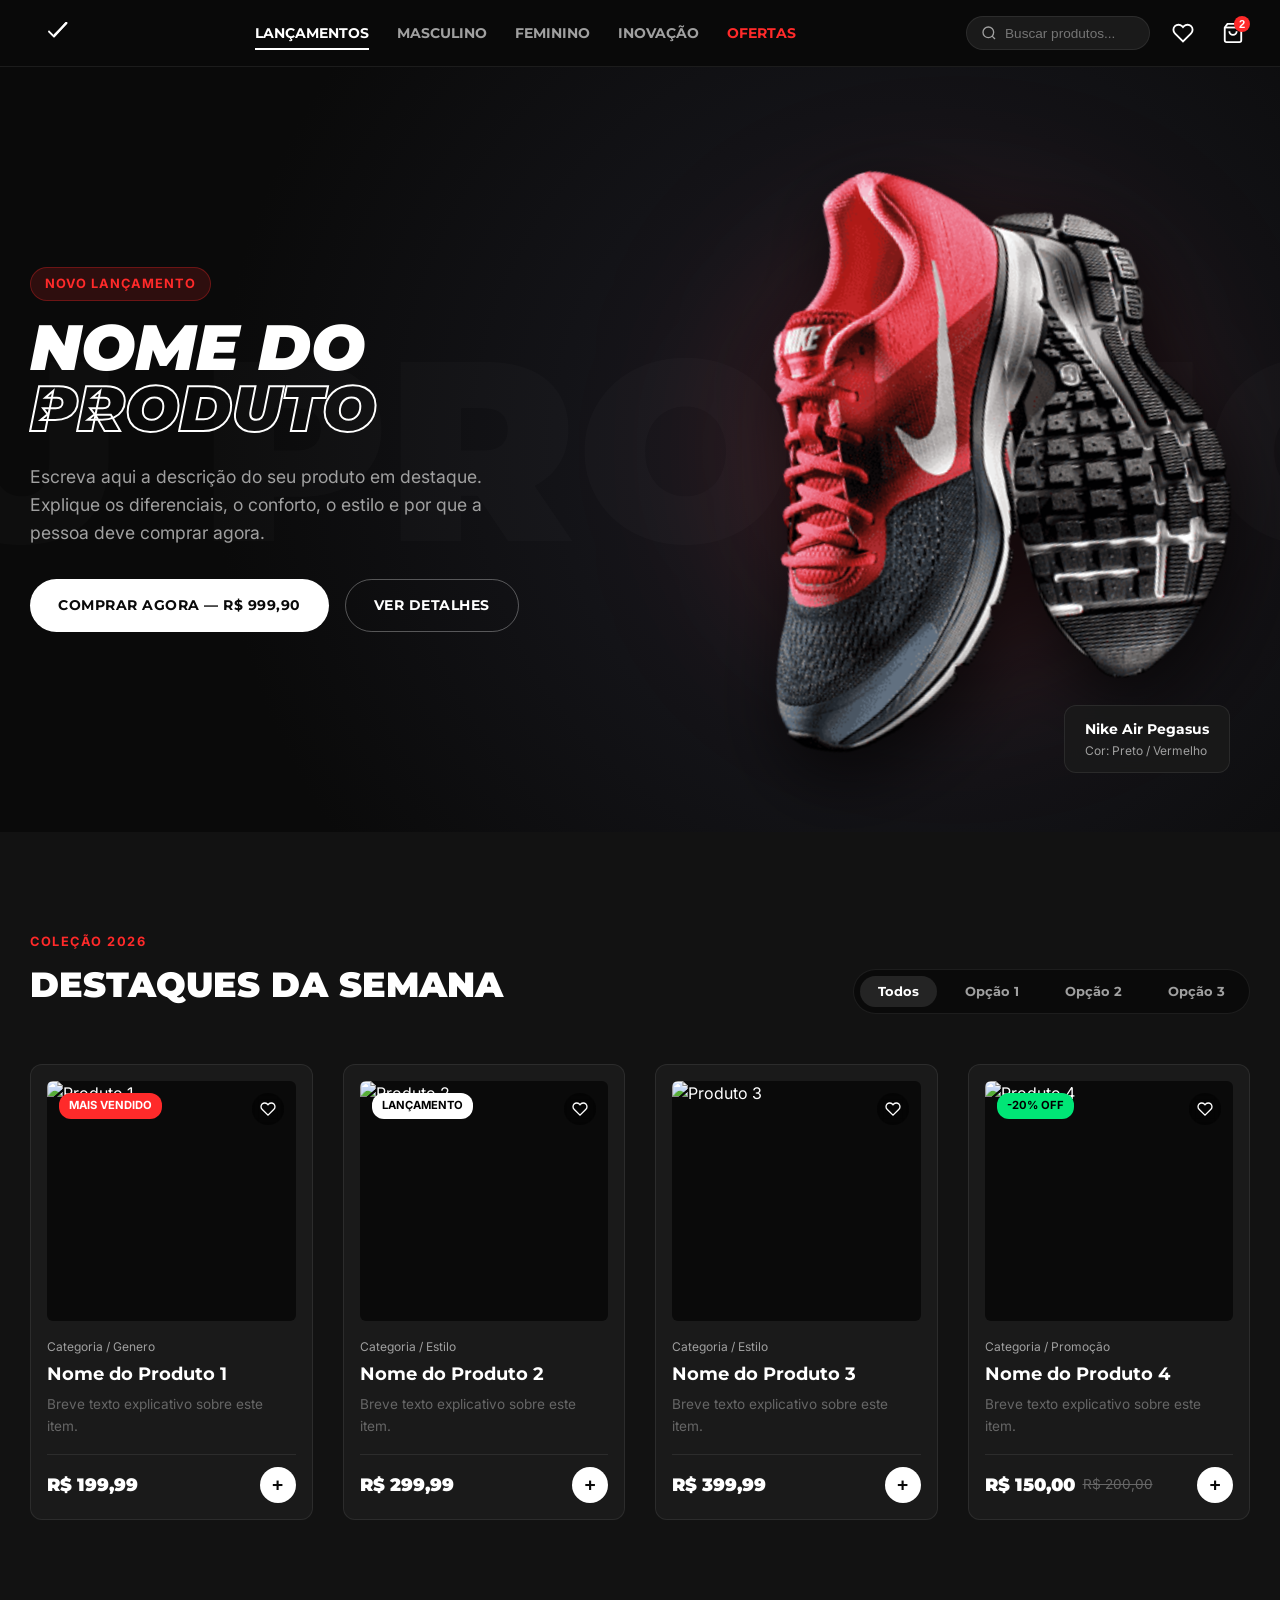
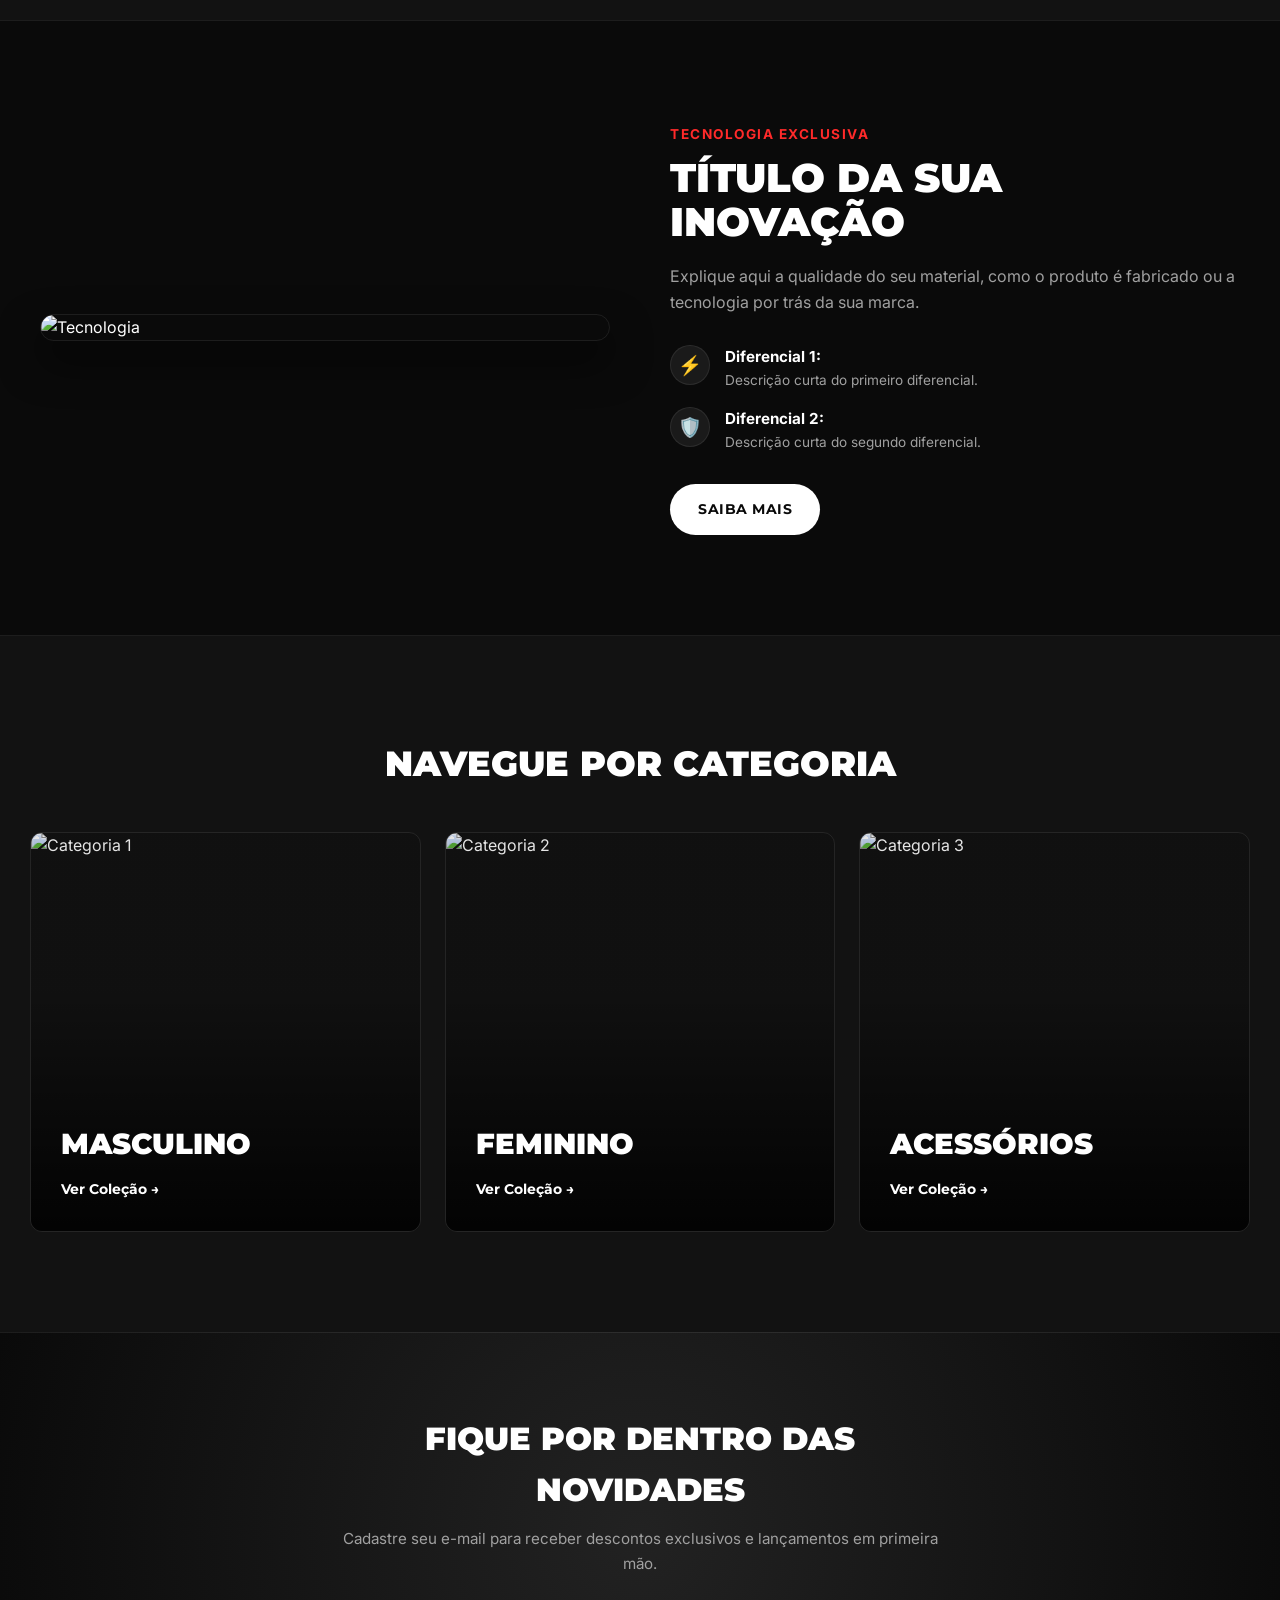
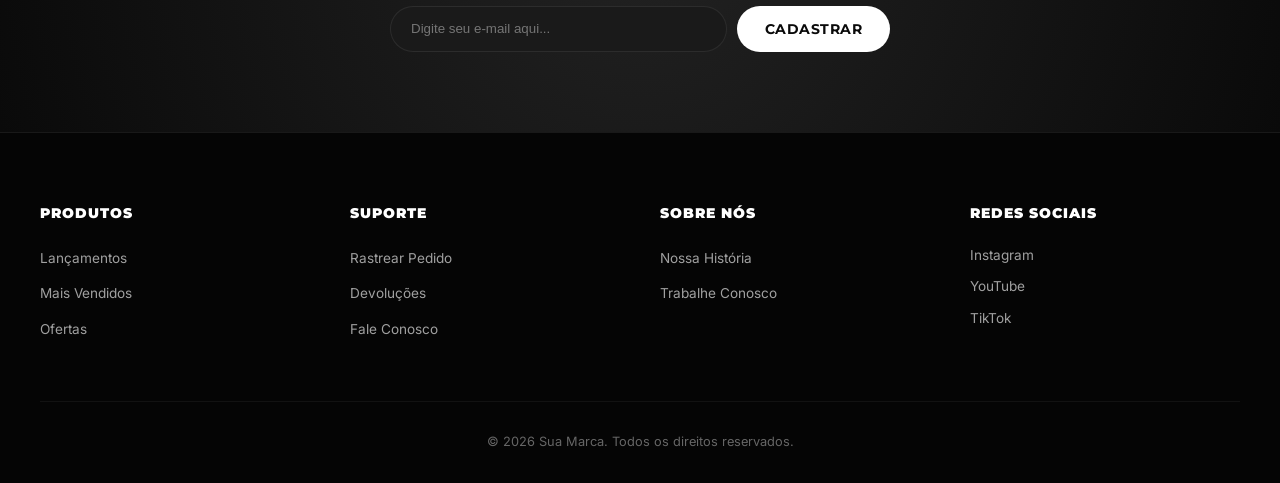
==== commit 3a444868: "index.html" ====
--- a/index.html
+++ b/index.html
@@ -92,7 +92,7 @@
         
         <div class="product-badge">
           <!-- ✏️ ALTERE AQUI: Informações do cartãozinho sobre a foto -->
-          <span class="badge-title">Nome do Modelo</span>
+          <span class="badge-title">Nike Air Pegasus</span>
           <span class="badge-subtitle">Cor: Preto / Vermelho</span>
         </div>
       </div>
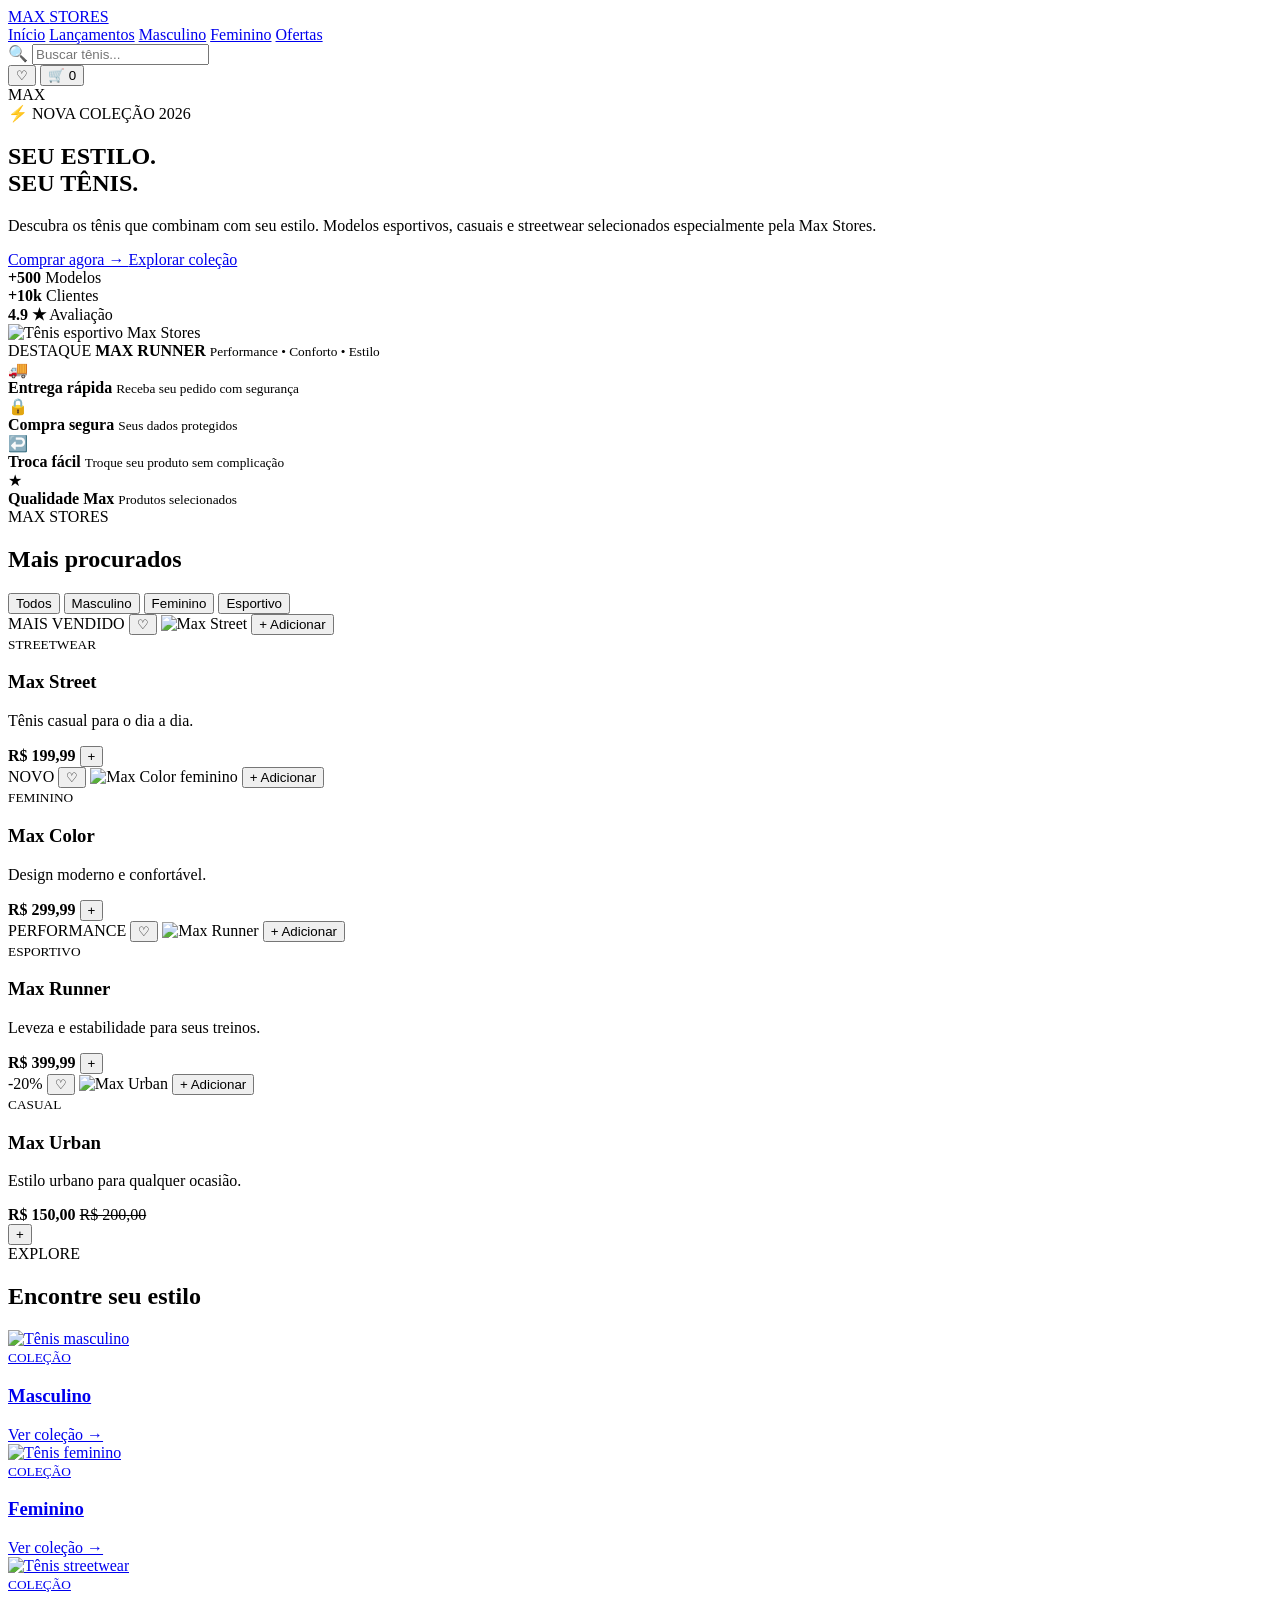
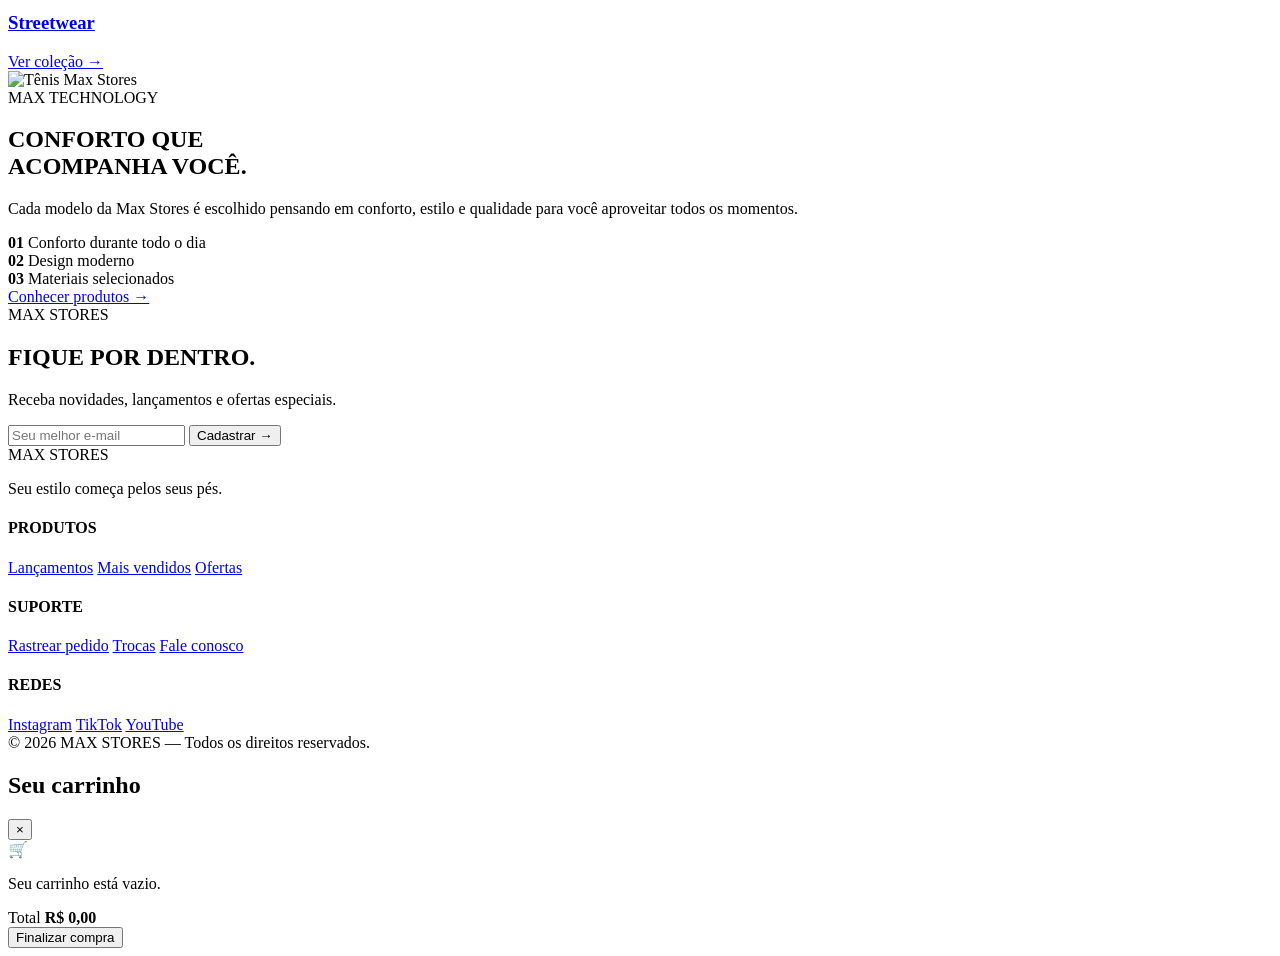
==== commit d5af7664: "mudei aqui ve se fico bem" ====
--- a/index.html
+++ b/index.html
@@ -3,378 +3,972 @@
 <head>
   <meta charset="UTF-8">
   <meta name="viewport" content="width=device-width, initial-scale=1.0">
-  
-  <!-- ✏️ ALTERE AQUI: Título da aba do seu site -->
-  <title>Minha Loja - Nome do Produto</title>
-  
-  <link rel="stylesheet" href="styles.css">
+
+  <title>MAX STORES — Tênis & Streetwear</title>
+
   <link rel="preconnect" href="https://fonts.googleapis.com">
   <link rel="preconnect" href="https://fonts.gstatic.com" crossorigin>
-  <link href="https://fonts.googleapis.com/css2?family=Montserrat:ital,wght@0,700;0,900;1,900&family=Inter:wght@300;400;500;600;700&display=swap" rel="stylesheet">
+
+  <link href="https://fonts.googleapis.com/css2?family=Montserrat:wght@600;700;800;900&family=Inter:wght@400;500;600;700&display=swap" rel="stylesheet">
+
+  <link rel="stylesheet" href="style.css">
 </head>
+
 <body>
 
-  <!-- ========================================== -->
-  <!-- 📌 CABEÇALHO / MENU DE NAVEGAÇÃO           -->
-  <!-- ========================================== -->
-  <header class="header">
-    <div class="header-container">
-      
-      <!-- LOGO -->
-      <a href="#" class="logo-link">
-        <svg class="nike-logo" viewBox="0 0 24 24" fill="currentColor">
-          <path d="M21.707 5.293c-.391-.391-1.023-.391-1.414 0l-12 12c-.391.391-.391 1.023 0 1.414.195.195.451.293.707.293s.512-.098.707-.293l12-12c.391-.391.391-1.023 0-1.414z"/>
-          <path d="M21.1 5.3c-.6-.4-1.4-.2-1.8.4L8.5 18.2 4.2 13.9c-.4-.4-1-.4-1.4 0s-.4 1 0 1.4l5 5c.2.2.5.3.7.3s.5-.1.7-.3L21.5 6.7c.4-.6.2-1.4-.4-1.8z"/>
-        </svg>
+<!-- =====================================================
+     HEADER
+===================================================== -->
+
+<header class="header">
+
+  <div class="header-container">
+
+    <a href="#" class="logo">
+      MAX <span>STORES</span>
+    </a>
+
+    <nav class="nav">
+      <a href="#inicio" class="active">Início</a>
+      <a href="#lancamentos">Lançamentos</a>
+      <a href="#masculino">Masculino</a>
+      <a href="#feminino">Feminino</a>
+      <a href="#ofertas">Ofertas</a>
+    </nav>
+
+    <div class="header-actions">
+
+      <div class="search">
+        🔍
+        <input type="text" placeholder="Buscar tênis...">
+      </div>
+
+      <button class="header-icon">
+        ♡
+      </button>
+
+      <button class="header-icon cart-button" onclick="openCart()">
+        🛒
+        <span id="cartCount">0</span>
+      </button>
+
+    </div>
+
+  </div>
+
+</header>
+
+
+<!-- =====================================================
+     HERO
+===================================================== -->
+
+<section class="hero" id="inicio">
+
+  <div class="hero-background">
+    MAX
+  </div>
+
+  <div class="hero-container">
+
+    <div class="hero-content">
+
+      <span class="hero-label">
+        ⚡ NOVA COLEÇÃO 2026
+      </span>
+
+      <h1>
+        SEU ESTILO.
+        <br>
+        <span>SEU TÊNIS.</span>
+      </h1>
+
+      <p>
+        Descubra os tênis que combinam com seu estilo.
+        Modelos esportivos, casuais e streetwear selecionados
+        especialmente pela Max Stores.
+      </p>
+
+      <div class="hero-buttons">
+
+        <a href="#lancamentos" class="btn primary">
+          Comprar agora →
+        </a>
+
+        <a href="#categorias" class="btn secondary">
+          Explorar coleção
+        </a>
+
+      </div>
+
+      <div class="hero-stats">
+
+        <div>
+          <strong>+500</strong>
+          <span>Modelos</span>
+        </div>
+
+        <div>
+          <strong>+10k</strong>
+          <span>Clientes</span>
+        </div>
+
+        <div>
+          <strong>4.9 ★</strong>
+          <span>Avaliação</span>
+        </div>
+
+      </div>
+
+    </div>
+
+
+    <div class="hero-product">
+
+      <div class="hero-glow"></div>
+
+      <img
+        src="https://images.pexels.com/photos/2529148/pexels-photo-2529148.jpeg?auto=compress&cs=tinysrgb&w=1400"
+        alt="Tênis esportivo Max Stores"
+      >
+
+      <div class="floating-card">
+
+        <span>DESTAQUE</span>
+
+        <strong>MAX RUNNER</strong>
+
+        <small>
+          Performance • Conforto • Estilo
+        </small>
+
+      </div>
+
+    </div>
+
+  </div>
+
+</section>
+
+
+<!-- =====================================================
+     MARCAS / BENEFÍCIOS
+===================================================== -->
+
+<section class="benefits">
+
+  <div class="benefit">
+    <span>🚚</span>
+    <div>
+      <strong>Entrega rápida</strong>
+      <small>Receba seu pedido com segurança</small>
+    </div>
+  </div>
+
+  <div class="benefit">
+    <span>🔒</span>
+    <div>
+      <strong>Compra segura</strong>
+      <small>Seus dados protegidos</small>
+    </div>
+  </div>
+
+  <div class="benefit">
+    <span>↩️</span>
+    <div>
+      <strong>Troca fácil</strong>
+      <small>Troque seu produto sem complicação</small>
+    </div>
+  </div>
+
+  <div class="benefit">
+    <span>★</span>
+    <div>
+      <strong>Qualidade Max</strong>
+      <small>Produtos selecionados</small>
+    </div>
+  </div>
+
+</section>
+
+
+<!-- =====================================================
+     PRODUTOS
+===================================================== -->
+
+<section class="products" id="lancamentos">
+
+  <div class="section-header">
+
+    <div>
+      <span>MAX STORES</span>
+      <h2>Mais procurados</h2>
+    </div>
+
+    <div class="filters">
+
+      <button class="filter active" onclick="filterProducts('all', this)">
+        Todos
+      </button>
+
+      <button class="filter" onclick="filterProducts('masculino', this)">
+        Masculino
+      </button>
+
+      <button class="filter" onclick="filterProducts('feminino', this)">
+        Feminino
+      </button>
+
+      <button class="filter" onclick="filterProducts('sport', this)">
+        Esportivo
+      </button>
+
+    </div>
+
+  </div>
+
+
+  <div class="product-grid">
+
+
+    <!-- PRODUTO 1 -->
+
+    <article class="product-card" data-category="masculino">
+
+      <div class="product-image">
+
+        <span class="badge hot">
+          MAIS VENDIDO
+        </span>
+
+        <button class="favorite">
+          ♡
+        </button>
+
+        <img
+          src="https://images.pexels.com/photos/6748330/pexels-photo-6748330.jpeg?auto=compress&cs=tinysrgb&w=900"
+          alt="Max Street"
+        >
+
+        <button
+          class="quick-add"
+          onclick="addToCart('Max Street', 199.99, 'https://images.pexels.com/photos/6748330/pexels-photo-6748330.jpeg?auto=compress&cs=tinysrgb&w=900')"
+        >
+          + Adicionar
+        </button>
+
+      </div>
+
+      <div class="product-info">
+
+        <small>STREETWEAR</small>
+
+        <h3>Max Street</h3>
+
+        <p>
+          Tênis casual para o dia a dia.
+        </p>
+
+        <div class="product-bottom">
+
+          <strong>R$ 199,99</strong>
+
+          <button
+            onclick="addToCart('Max Street', 199.99, 'https://images.pexels.com/photos/6748330/pexels-photo-6748330.jpeg?auto=compress&cs=tinysrgb&w=900')"
+          >
+            +
+          </button>
+
+        </div>
+
+      </div>
+
+    </article>
+
+
+    <!-- PRODUTO 2 -->
+
+    <article class="product-card" data-category="feminino">
+
+      <div class="product-image">
+
+        <span class="badge new">
+          NOVO
+        </span>
+
+        <button class="favorite">
+          ♡
+        </button>
+
+        <img
+          src="https://images.pexels.com/photos/10657974/pexels-photo-10657974.jpeg?auto=compress&cs=tinysrgb&w=900"
+          alt="Max Color feminino"
+        >
+
+        <button
+          class="quick-add"
+          onclick="addToCart('Max Color', 299.99, 'https://images.pexels.com/photos/10657974/pexels-photo-10657974.jpeg?auto=compress&cs=tinysrgb&w=900')"
+        >
+          + Adicionar
+        </button>
+
+      </div>
+
+      <div class="product-info">
+
+        <small>FEMININO</small>
+
+        <h3>Max Color</h3>
+
+        <p>
+          Design moderno e confortável.
+        </p>
+
+        <div class="product-bottom">
+
+          <strong>R$ 299,99</strong>
+
+          <button
+            onclick="addToCart('Max Color', 299.99, 'https://images.pexels.com/photos/10657974/pexels-photo-10657974.jpeg?auto=compress&cs=tinysrgb&w=900')"
+          >
+            +
+          </button>
+
+        </div>
+
+      </div>
+
+    </article>
+
+
+    <!-- PRODUTO 3 -->
+
+    <article class="product-card" data-category="sport">
+
+      <div class="product-image">
+
+        <span class="badge sport">
+          PERFORMANCE
+        </span>
+
+        <button class="favorite">
+          ♡
+        </button>
+
+        <img
+          src="https://images.pexels.com/photos/6776080/pexels-photo-6776080.jpeg?auto=compress&cs=tinysrgb&w=900"
+          alt="Max Runner"
+        >
+
+        <button
+          class="quick-add"
+          onclick="addToCart('Max Runner', 399.99, 'https://images.pexels.com/photos/6776080/pexels-photo-6776080.jpeg?auto=compress&cs=tinysrgb&w=900')"
+        >
+          + Adicionar
+        </button>
+
+      </div>
+
+      <div class="product-info">
+
+        <small>ESPORTIVO</small>
+
+        <h3>Max Runner</h3>
+
+        <p>
+          Leveza e estabilidade para seus treinos.
+        </p>
+
+        <div class="product-bottom">
+
+          <strong>R$ 399,99</strong>
+
+          <button
+            onclick="addToCart('Max Runner', 399.99, 'https://images.pexels.com/photos/6776080/pexels-photo-6776080.jpeg?auto=compress&cs=tinysrgb&w=900')"
+          >
+            +
+          </button>
+
+        </div>
+
+      </div>
+
+    </article>
+
+
+    <!-- PRODUTO 4 -->
+
+    <article class="product-card" data-category="masculino">
+
+      <div class="product-image">
+
+        <span class="badge sale">
+          -20%
+        </span>
+
+        <button class="favorite">
+          ♡
+        </button>
+
+        <img
+          src="https://images.pexels.com/photos/12284598/pexels-photo-12284598.jpeg?auto=compress&cs=tinysrgb&w=900"
+          alt="Max Urban"
+        >
+
+        <button
+          class="quick-add"
+          onclick="addToCart('Max Urban', 150, 'https://images.pexels.com/photos/12284598/pexels-photo-12284598.jpeg?auto=compress&cs=tinysrgb&w=900')"
+        >
+          + Adicionar
+        </button>
+
+      </div>
+
+      <div class="product-info">
+
+        <small>CASUAL</small>
+
+        <h3>Max Urban</h3>
+
+        <p>
+          Estilo urbano para qualquer ocasião.
+        </p>
+
+        <div class="product-bottom">
+
+          <div>
+            <strong>R$ 150,00</strong>
+            <del>R$ 200,00</del>
+          </div>
+
+          <button
+            onclick="addToCart('Max Urban', 150, 'https://images.pexels.com/photos/12284598/pexels-photo-12284598.jpeg?auto=compress&cs=tinysrgb&w=900')"
+          >
+            +
+          </button>
+
+        </div>
+
+      </div>
+
+    </article>
+
+  </div>
+
+</section>
+
+
+<!-- =====================================================
+     CATEGORIAS
+===================================================== -->
+
+<section class="categories" id="categorias">
+
+  <div class="section-title-center">
+
+    <span>EXPLORE</span>
+
+    <h2>Encontre seu estilo</h2>
+
+  </div>
+
+
+  <div class="category-grid">
+
+
+    <a href="#masculino" class="category-card">
+
+      <img
+        src="https://images.pexels.com/photos/1750564/pexels-photo-1750564.jpeg?auto=compress&cs=tinysrgb&w=1000"
+        alt="Tênis masculino"
+      >
+
+      <div>
+        <small>COLEÇÃO</small>
+        <h3>Masculino</h3>
+        <span>Ver coleção →</span>
+      </div>
+
+    </a>
+
+
+    <a href="#feminino" class="category-card">
+
+      <img
+        src="https://images.pexels.com/photos/7203479/pexels-photo-7203479.jpeg?auto=compress&cs=tinysrgb&w=1000"
+        alt="Tênis feminino"
+      >
+
+      <div>
+        <small>COLEÇÃO</small>
+        <h3>Feminino</h3>
+        <span>Ver coleção →</span>
+      </div>
+
+    </a>
+
+
+    <a href="#lancamentos" class="category-card">
+
+      <img
+        src="https://images.pexels.com/photos/10217693/pexels-photo-10217693.jpeg?auto=compress&cs=tinysrgb&w=1000"
+        alt="Tênis streetwear"
+      >
+
+      <div>
+        <small>COLEÇÃO</small>
+        <h3>Streetwear</h3>
+        <span>Ver coleção →</span>
+      </div>
+
+    </a>
+
+  </div>
+
+</section>
+
+
+<!-- =====================================================
+     BANNER
+===================================================== -->
+
+<section class="technology">
+
+  <div class="technology-image">
+
+    <img
+      src="https://images.pexels.com/photos/12969390/pexels-photo-12969390.jpeg?auto=compress&cs=tinysrgb&w=1200"
+      alt="Tênis Max Stores"
+    >
+
+  </div>
+
+  <div class="technology-content">
+
+    <span>MAX TECHNOLOGY</span>
+
+    <h2>
+      CONFORTO QUE
+      <br>
+      ACOMPANHA VOCÊ.
+    </h2>
+
+    <p>
+      Cada modelo da Max Stores é escolhido pensando
+      em conforto, estilo e qualidade para você aproveitar
+      todos os momentos.
+    </p>
+
+    <div class="features">
+
+      <div>
+        <strong>01</strong>
+        <span>Conforto durante todo o dia</span>
+      </div>
+
+      <div>
+        <strong>02</strong>
+        <span>Design moderno</span>
+      </div>
+
+      <div>
+        <strong>03</strong>
+        <span>Materiais selecionados</span>
+      </div>
+
+    </div>
+
+    <a href="#lancamentos" class="btn primary">
+      Conhecer produtos →
+    </a>
+
+  </div>
+
+</section>
+
+
+<!-- =====================================================
+     NEWSLETTER
+===================================================== -->
+
+<section class="newsletter">
+
+  <div>
+
+    <span>MAX STORES</span>
+
+    <h2>
+      FIQUE POR DENTRO.
+    </h2>
+
+    <p>
+      Receba novidades, lançamentos e ofertas especiais.
+    </p>
+
+    <form onsubmit="subscribe(event)">
+
+      <input
+        type="email"
+        placeholder="Seu melhor e-mail"
+        required
+      >
+
+      <button>
+        Cadastrar →
+      </button>
+
+    </form>
+
+  </div>
+
+</section>
+
+
+<!-- =====================================================
+     FOOTER
+===================================================== -->
+
+<footer>
+
+  <div class="footer-container">
+
+    <div class="footer-brand">
+
+      <a class="logo">
+        MAX <span>STORES</span>
       </a>
 
-      <!-- ✏️ ALTERE AQUI: Os links do menu -->
-      <nav class="nav-menu">
-        <a href="#lancamentos" class="nav-link active">Lançamentos</a>
-        <a href="#masculino" class="nav-link">Masculino</a>
-        <a href="#feminino" class="nav-link">Feminino</a>
-        <a href="#tecnologia" class="nav-link">Inovação</a>
-        <a href="#ofertas" class="nav-link badge-link">Ofertas</a>
-      </nav>
-
-      <!-- BARRA DE BUSCA E CARRINHO -->
-      <div class="header-actions">
-        <div class="search-bar">
-          <svg class="icon" viewBox="0 0 24 24" fill="none" stroke="currentColor" stroke-width="2"><circle cx="11" cy="11" r="8"/><line x1="21" y1="21" x2="16.65" y2="16.65"/></svg>
-          <!-- ✏️ ALTERE AQUI: Texto dentro da barra de busca -->
-          <input type="text" placeholder="Buscar produtos...">
+      <p>
+        Seu estilo começa pelos seus pés.
+      </p>
+
+    </div>
+
+    <div>
+      <h4>PRODUTOS</h4>
+      <a href="#lancamentos">Lançamentos</a>
+      <a href="#lancamentos">Mais vendidos</a>
+      <a href="#ofertas">Ofertas</a>
+    </div>
+
+    <div>
+      <h4>SUPORTE</h4>
+      <a href="#">Rastrear pedido</a>
+      <a href="#">Trocas</a>
+      <a href="#">Fale conosco</a>
+    </div>
+
+    <div>
+      <h4>REDES</h4>
+      <a href="#">Instagram</a>
+      <a href="#">TikTok</a>
+      <a href="#">YouTube</a>
+    </div>
+
+  </div>
+
+  <div class="copyright">
+    © 2026 MAX STORES — Todos os direitos reservados.
+  </div>
+
+</footer>
+
+
+<!-- =====================================================
+     CARRINHO LATERAL
+===================================================== -->
+
+<div class="cart-overlay" id="cartOverlay" onclick="closeCart()"></div>
+
+<aside class="cart-sidebar" id="cartSidebar">
+
+  <div class="cart-header">
+
+    <h2>Seu carrinho</h2>
+
+    <button onclick="closeCart()">
+      ×
+    </button>
+
+  </div>
+
+  <div id="cartItems" class="cart-items">
+
+    <div class="empty-cart">
+      <span>🛒</span>
+      <p>Seu carrinho está vazio.</p>
+    </div>
+
+  </div>
+
+  <div class="cart-footer">
+
+    <div>
+      <span>Total</span>
+      <strong id="cartTotal">R$ 0,00</strong>
+    </div>
+
+    <button class="btn primary checkout" onclick="checkout()">
+      Finalizar compra
+    </button>
+
+  </div>
+
+</aside>
+
+
+<script>
+
+let cart = [];
+
+
+/* =====================================================
+   CARRINHO
+===================================================== */
+
+function addToCart(name, price, image) {
+
+  const existing = cart.find(item => item.name === name);
+
+  if (existing) {
+
+    existing.quantity++;
+
+  } else {
+
+    cart.push({
+      name,
+      price,
+      image,
+      quantity: 1
+    });
+
+  }
+
+  updateCart();
+
+  openCart();
+
+}
+
+
+function removeFromCart(index) {
+
+  cart.splice(index, 1);
+
+  updateCart();
+
+}
+
+
+function changeQuantity(index, amount) {
+
+  cart[index].quantity += amount;
+
+  if (cart[index].quantity <= 0) {
+
+    cart.splice(index, 1);
+
+  }
+
+  updateCart();
+
+}
+
+
+function updateCart() {
+
+  const items = document.getElementById("cartItems");
+
+  const count = cart.reduce(
+    (total, item) => total + item.quantity,
+    0
+  );
+
+  document.getElementById("cartCount").textContent = count;
+
+
+  if (cart.length === 0) {
+
+    items.innerHTML = `
+      <div class="empty-cart">
+        <span>🛒</span>
+        <p>Seu carrinho está vazio.</p>
+      </div>
+    `;
+
+    document.getElementById("cartTotal").textContent =
+      "R$ 0,00";
+
+    return;
+
+  }
+
+
+  items.innerHTML = cart.map((item, index) => `
+
+    <div class="cart-item">
+
+      <img src="${item.image}" alt="${item.name}">
+
+      <div>
+
+        <strong>${item.name}</strong>
+
+        <small>
+          R$ ${item.price.toFixed(2).replace(".", ",")}
+        </small>
+
+        <div class="quantity">
+
+          <button onclick="changeQuantity(${index}, -1)">
+            −
+          </button>
+
+          <span>${item.quantity}</span>
+
+          <button onclick="changeQuantity(${index}, 1)">
+            +
+          </button>
+
         </div>
-        <button class="icon-btn" aria-label="Favoritos">
-          <svg class="icon" viewBox="0 0 24 24" fill="none" stroke="currentColor" stroke-width="2"><path d="M20.84 4.61a5.5 5.5 0 0 0-7.78 0L12 5.67l-1.06-1.06a5.5 5.5 0 0 0-7.78 7.78l1.06 1.06L12 21.23l7.78-7.78 1.06-1.06a5.5 5.5 0 0 0 0-7.78z"/></svg>
-        </button>
-        <button class="icon-btn cart-btn" aria-label="Carrinho">
-          <svg class="icon" viewBox="0 0 24 24" fill="none" stroke="currentColor" stroke-width="2"><path d="M6 2L3 6v14a2 2 0 0 0 2 2h14a2 2 0 0 0 2-2V6l-3-4z"/><line x1="3" y1="6" x2="21" y2="6"/><path d="M16 10a4 4 0 0 1-8 0"/></svg>
-          <!-- ✏️ ALTERE AQUI: Número de itens no carrinho -->
-          <span class="cart-count">2</span>
-        </button>
-      </div>
-    </div>
-  </header>
-
-
-  <!-- ========================================== -->
-  <!-- 📌 BANNER PRINCIPAL (HERO)                 -->
-  <!-- ========================================== -->
-  <section class="hero">
-    <!-- ✏️ ALTERE AQUI: Texto gigante de fundo -->
-    <div class="hero-bg-text">MEU PRODUCTO</div>
-
-    <div class="hero-container">
-      <div class="hero-content">
-        <!-- ✏️ ALTERE AQUI: Selo pequeno acima do título -->
-        <span class="hero-tag">NOVO LANÇAMENTO</span>
-        
-        <!-- ✏️ ALTERE AQUI: Título do produto principal -->
-        <h1 class="hero-title">NOME DO<br><span class="highlight">PRODUTO</span></h1>
-        
-        <!-- ✏️ ALTERE AQUI: Descrição principal -->
-        <p class="hero-description">
-          Escreva aqui a descrição do seu produto em destaque. Explique os diferenciais, o conforto, o estilo e por que a pessoa deve comprar agora.
-        </p>
-
-        <!-- ✏️ ALTERE AQUI: Botões de Ação -->
-        <div class="hero-cta">
-          <a href="#produtos" class="btn btn-primary">Comprar Agora — R$ 999,90</a>
-          <a href="#tecnologia" class="btn btn-outline">Ver Detalhes</a>
-        </div>
-      </div>
-
-      <!-- 🖼️ IMAGEM PRINCIPAL -->
-      <div class="hero-image-wrapper">
-        <div class="glow-effect"></div>
-        <!-- ✏️ ALTERE AQUI: Cole o caminho da sua imagem no src abaixo (Ex: src="imagem1.jpg") -->
-        <img src="tenis-principal.png" alt="Imagem do Produto Principal" class="hero-img">
-        
-        <div class="product-badge">
-          <!-- ✏️ ALTERE AQUI: Informações do cartãozinho sobre a foto -->
-          <span class="badge-title">Nike Air Pegasus</span>
-          <span class="badge-subtitle">Cor: Preto / Vermelho</span>
-        </div>
-      </div>
-    </div>
-  </section>
-
-
-  <!-- ========================================== -->
-  <!-- 📌 VITRINE DE PRODUTOS / DESTAQUES        -->
-  <!-- ========================================== -->
-  <section id="lancamentos" class="products-section">
-    <div class="section-container">
-      
-      <div class="section-header">
-        <div>
-          <!-- ✏️ ALTERE AQUI: Subtítulo da seção -->
-          <span class="section-subtitle">COLEÇÃO 2026</span>
-          <!-- ✏️ ALTERE AQUI: Título da seção -->
-          <h2 class="section-title">Destaques da Semana</h2>
-        </div>
-        
-        <!-- ✏️ ALTERE AQUI: Categorias/Filtros -->
-        <div class="filter-tabs">
-          <button class="tab-btn active">Todos</button>
-          <button class="tab-btn">Opção 1</button>
-          <button class="tab-btn">Opção 2</button>
-          <button class="tab-btn">Opção 3</button>
-        </div>
-      </div>
-
-      <!-- GRID DE CARDS DE PRODUTOS -->
-      <div class="product-grid">
-        
-        <!-- 🛒 CARD DE PRODUTO 1 -->
-        <div class="product-card">
-          <div class="card-image-box">
-            <!-- ✏️ ALTERE AQUI: Etiqueta do produto -->
-            <span class="tag tag-hot">Mais Vendido</span>
-            <!-- 🖼️ ✏️ ALTERE AQUI: Imagem do Card 1 -->
-            <img src="tenisfeminino1" alt="Produto 1">
-            <button class="fav-btn" aria-label="Favoritar">
-              <svg viewBox="0 0 24 24" fill="none" stroke="currentColor" stroke-width="2"><path d="M20.84 4.61a5.5 5.5 0 0 0-7.78 0L12 5.67l-1.06-1.06a5.5 5.5 0 0 0-7.78 7.78l1.06 1.06L12 21.23l7.78-7.78 1.06-1.06a5.5 5.5 0 0 0 0-7.78z"/></svg>
-            </button>
-          </div>
-          <div class="card-info">
-            <!-- ✏️ ALTERE AQUI: Categoria, Nome, Descrição e Preço -->
-            <span class="category">Categoria / Genero</span>
-            <h3 class="product-name">Nome do Produto 1</h3>
-            <p class="product-desc">Breve texto explicativo sobre este item.</p>
-            <div class="card-footer">
-              <span class="price">R$ 199,99</span>
-              <button class="btn-icon-add" title="Adicionar ao carrinho">+</button>
-            </div>
-          </div>
-        </div>
-
-        <!-- 🛒 CARD DE PRODUTO 2 -->
-        <div class="product-card">
-          <div class="card-image-box">
-            <!-- ✏️ ALTERE AQUI: Etiqueta do produto -->
-            <span class="tag tag-new">Lançamento</span>
-            <!-- 🖼️ ✏️ ALTERE AQUI: Imagem do Card 2 -->
-            <img src="COLOQUE_SUA_IMAGEM_CARD2.jpg" alt="Produto 2">
-            <button class="fav-btn" aria-label="Favoritar">
-              <svg viewBox="0 0 24 24" fill="none" stroke="currentColor" stroke-width="2"><path d="M20.84 4.61a5.5 5.5 0 0 0-7.78 0L12 5.67l-1.06-1.06a5.5 5.5 0 0 0-7.78 7.78l1.06 1.06L12 21.23l7.78-7.78 1.06-1.06a5.5 5.5 0 0 0 0-7.78z"/></svg>
-            </button>
-          </div>
-          <div class="card-info">
-            <!-- ✏️ ALTERE AQUI: Categoria, Nome, Descrição e Preço -->
-            <span class="category">Categoria / Estilo</span>
-            <h3 class="product-name">Nome do Produto 2</h3>
-            <p class="product-desc">Breve texto explicativo sobre este item.</p>
-            <div class="card-footer">
-              <span class="price">R$ 299,99</span>
-              <button class="btn-icon-add" title="Adicionar ao carrinho">+</button>
-            </div>
-          </div>
-        </div>
-
-        <!-- 🛒 CARD DE PRODUTO 3 -->
-        <div class="product-card">
-          <div class="card-image-box">
-            <!-- 🖼️ ✏️ ALTERE AQUI: Imagem do Card 3 -->
-            <img src="COLOQUE_SUA_IMAGEM_CARD3.jpg" alt="Produto 3">
-            <button class="fav-btn" aria-label="Favoritar">
-              <svg viewBox="0 0 24 24" fill="none" stroke="currentColor" stroke-width="2"><path d="M20.84 4.61a5.5 5.5 0 0 0-7.78 0L12 5.67l-1.06-1.06a5.5 5.5 0 0 0-7.78 7.78l1.06 1.06L12 21.23l7.78-7.78 1.06-1.06a5.5 5.5 0 0 0 0-7.78z"/></svg>
-            </button>
-          </div>
-          <div class="card-info">
-            <!-- ✏️ ALTERE AQUI: Categoria, Nome, Descrição e Preço -->
-            <span class="category">Categoria / Estilo</span>
-            <h3 class="product-name">Nome do Produto 3</h3>
-            <p class="product-desc">Breve texto explicativo sobre este item.</p>
-            <div class="card-footer">
-              <span class="price">R$ 399,99</span>
-              <button class="btn-icon-add" title="Adicionar ao carrinho">+</button>
-            </div>
-          </div>
-        </div>
-
-        <!-- 🛒 CARD DE PRODUTO 4 (COM DESCONTO) -->
-        <div class="product-card">
-          <div class="card-image-box">
-            <!-- ✏️ ALTERE AQUI: Tag de desconto -->
-            <span class="tag tag-promo">-20% OFF</span>
-            <!-- 🖼️ ✏️ ALTERE AQUI: Imagem do Card 4 -->
-            <img src="COLOQUE_SUA_IMAGEM_CARD4.jpg" alt="Produto 4">
-            <button class="fav-btn" aria-label="Favoritar">
-              <svg viewBox="0 0 24 24" fill="none" stroke="currentColor" stroke-width="2"><path d="M20.84 4.61a5.5 5.5 0 0 0-7.78 0L12 5.67l-1.06-1.06a5.5 5.5 0 0 0-7.78 7.78l1.06 1.06L12 21.23l7.78-7.78 1.06-1.06a5.5 5.5 0 0 0 0-7.78z"/></svg>
-            </button>
-          </div>
-          <div class="card-info">
-            <!-- ✏️ ALTERE AQUI: Categoria, Nome, Descrição e Preços -->
-            <span class="category">Categoria / Promoção</span>
-            <h3 class="product-name">Nome do Produto 4</h3>
-            <p class="product-desc">Breve texto explicativo sobre este item.</p>
-            <div class="card-footer">
-              <div class="price-container">
-                <span class="price">R$ 150,00</span>
-                <span class="price-old">R$ 200,00</span>
-              </div>
-              <button class="btn-icon-add" title="Adicionar ao carrinho">+</button>
-            </div>
-          </div>
-        </div>
-
-      </div>
-    </div>
-  </section>
-
-
-  <!-- ========================================== -->
-  <!-- 📌 BANNER DE INOVAÇÃO / TECNOLOGIA         -->
-  <!-- ========================================== -->
-  <section id="tecnologia" class="tech-banner">
-    <div class="tech-container">
-      <div class="tech-image">
-        <!-- 🖼️ ✏️ ALTERE AQUI: Imagem da seção de tecnologia -->
-        <img src="COLOQUE_SUA_IMAGEM_TECNOLOGIA.jpg" alt="Tecnologia">
-      </div>
-      
-      <div class="tech-content">
-        <!-- ✏️ ALTERE AQUI: Textos da seção de tecnologia/diferenciais -->
-        <span class="tech-subtitle">TECNOLOGIA EXCLUSIVA</span>
-        <h2>Título da Sua Inovação</h2>
-        <p>
-          Explique aqui a qualidade do seu material, como o produto é fabricado ou a tecnologia por trás da sua marca.
-        </p>
-        
-        <ul class="tech-features">
-          <li>
-            <div class="feature-icon">⚡</div>
-            <div>
-              <strong>Diferencial 1:</strong>
-              <p>Descrição curta do primeiro diferencial.</p>
-            </div>
-          </li>
-          <li>
-            <div class="feature-icon">🛡️</div>
-            <div>
-              <strong>Diferencial 2:</strong>
-              <p>Descrição curta do segundo diferencial.</p>
-            </div>
-          </li>
-        </ul>
-        
-        <a href="#" class="btn btn-primary">Saiba Mais</a>
-      </div>
-    </div>
-  </section>
-
-
-  <!-- ========================================== -->
-  <!-- 📌 CATEGORIAS EM DESTAQUE                 -->
-  <!-- ========================================== -->
-  <section class="categories-section">
-    <div class="section-container">
-      <h2 class="section-title text-center">Navegue por Categoria</h2>
-      
-      <div class="categories-grid">
-        
-        <!-- CATEGORIA 1 -->
-        <div class="category-card">
-          <!-- 🖼️ ✏️ ALTERE AQUI: Imagem Categoria 1 -->
-          <img src="COLOQUE_IMAGEM_CATEGORIA1.jpg" alt="Categoria 1">
-          <div class="category-overlay">
-            <h3>Masculino</h3>
-            <a href="#masculino" class="btn-category">Ver Coleção &rarr;</a>
-          </div>
-        </div>
-
-        <!-- CATEGORIA 2 -->
-        <div class="category-card">
-          <!-- 🖼️ ✏️ ALTERE AQUI: Imagem Categoria 2 -->
-          <img src="COLOQUE_IMAGEM_CATEGORIA2.jpg" alt="Categoria 2">
-          <div class="category-overlay">
-            <h3>Feminino</h3>
-            <a href="#feminino" class="btn-category">Ver Coleção &rarr;</a>
-          </div>
-        </div>
-
-        <!-- CATEGORIA 3 -->
-        <div class="category-card">
-          <!-- 🖼️ ✏️ ALTERE AQUI: Imagem Categoria 3 -->
-          <img src="COLOQUE_IMAGEM_CATEGORIA3.jpg" alt="Categoria 3">
-          <div class="category-overlay">
-            <h3>Acessórios</h3>
-            <a href="#acessorios" class="btn-category">Ver Coleção &rarr;</a>
-          </div>
-        </div>
-
-      </div>
-    </div>
-  </section>
-
-
-  <!-- ========================================== -->
-  <!-- 📌 NEWSLETTER / CADASTRO DE E-MAIL        -->
-  <!-- ========================================== -->
-  <section class="newsletter-section">
-    <div class="newsletter-container">
-      <!-- ✏️ ALTERE AQUI: Chamada para inscrição -->
-      <h2>FIQUE POR DENTRO DAS NOVIDADES</h2>
-      <p>Cadastre seu e-mail para receber descontos exclusivos e lançamentos em primeira mão.</p>
-      
-      <form class="newsletter-form" onsubmit="event.preventDefault(); alert('Obrigado por se inscrever!');">
-        <input type="email" placeholder="Digite seu e-mail aqui..." required>
-        <button type="submit" class="btn btn-primary">Cadastrar</button>
-      </form>
-    </div>
-  </section>
-
-
-  <!-- ========================================== -->
-  <!-- 📌 RODAPÉ (FOOTER)                         -->
-  <!-- ========================================== -->
-  <footer class="footer">
-    <div class="footer-container">
-      
-      <div class="footer-col">
-        <h4>PRODUTOS</h4>
-        <ul>
-          <li><a href="#">Lançamentos</a></li>
-          <li><a href="#">Mais Vendidos</a></li>
-          <li><a href="#">Ofertas</a></li>
-        </ul>
-      </div>
-
-      <div class="footer-col">
-        <h4>SUPORTE</h4>
-        <ul>
-          <li><a href="#">Rastrear Pedido</a></li>
-          <li><a href="#">Devoluções</a></li>
-          <li><a href="#">Fale Conosco</a></li>
-        </ul>
-      </div>
-
-      <div class="footer-col">
-        <h4>SOBRE NÓS</h4>
-        <ul>
-          <li><a href="#">Nossa História</a></li>
-          <li><a href="#">Trabalhe Conosco</a></li>
-        </ul>
-      </div>
-
-      <div class="footer-col">
-        <h4>REDES SOCIAIS</h4>
-        <div class="social-links">
-          <!-- ✏️ ALTERE AQUI: Nome/links das suas redes -->
-          <a href="#" class="social-icon">Instagram</a>
-          <a href="#" class="social-icon">YouTube</a>
-          <a href="#" class="social-icon">TikTok</a>
-        </div>
-      </div>
-
-    </div>
-
-    <div class="footer-bottom">
-      <!-- ✏️ ALTERE AQUI: Direitos autorais -->
-      <p>&copy; 2026 Sua Marca. Todos os direitos reservados.</p>
-    </div>
-  </footer>
+
+      </div>
+
+      <button
+        class="remove"
+        onclick="removeFromCart(${index})"
+      >
+        ×
+      </button>
+
+    </div>
+
+  `).join("");
+
+
+  const total = cart.reduce(
+    (sum, item) =>
+      sum + item.price * item.quantity,
+    0
+  );
+
+
+  document.getElementById("cartTotal").textContent =
+    "R$ " +
+    total.toFixed(2).replace(".", ",");
+
+}
+
+
+/* =====================================================
+   ABRIR / FECHAR CARRINHO
+===================================================== */
+
+function openCart() {
+
+  document
+    .getElementById("cartSidebar")
+    .classList.add("open");
+
+  document
+    .getElementById("cartOverlay")
+    .classList.add("open");
+
+}
+
+
+function closeCart() {
+
+  document
+    .getElementById("cartSidebar")
+    .classList.remove("open");
+
+  document
+    .getElementById("cartOverlay")
+    .classList.remove("open");
+
+}
+
+
+/* =====================================================
+   FILTROS
+===================================================== */
+
+function filterProducts(category, button) {
+
+  document
+    .querySelectorAll(".filter")
+    .forEach(btn =>
+      btn.classList.remove("active")
+    );
+
+  button.classList.add("active");
+
+
+  document
+    .querySelectorAll(".product-card")
+    .forEach(card => {
+
+      if (
+        category === "all" ||
+        card.dataset.category === category
+      ) {
+
+        card.style.display = "flex";
+
+      } else {
+
+        card.style.display = "none";
+
+      }
+
+    });
+
+}
+
+
+/* =====================================================
+   NEWSLETTER
+===================================================== */
+
+function subscribe(event) {
+
+  event.preventDefault();
+
+  alert(
+    "Cadastro realizado com sucesso! 🔥"
+  );
+
+  event.target.reset();
+
+}
+
+
+/* =====================================================
+   CHECKOUT
+===================================================== */
+
+function checkout() {
+
+  if (cart.length === 0) {
+
+    alert(
+      "Seu carrinho está vazio."
+    );
+
+    return;
+
+  }
+
+  alert(
+    "Pedido preparado! 🛒\n\n" +
+    "A próxima etapa seria conectar um sistema real de pagamento."
+  );
+
+}
+
+</script>
 
 </body>
 </html>
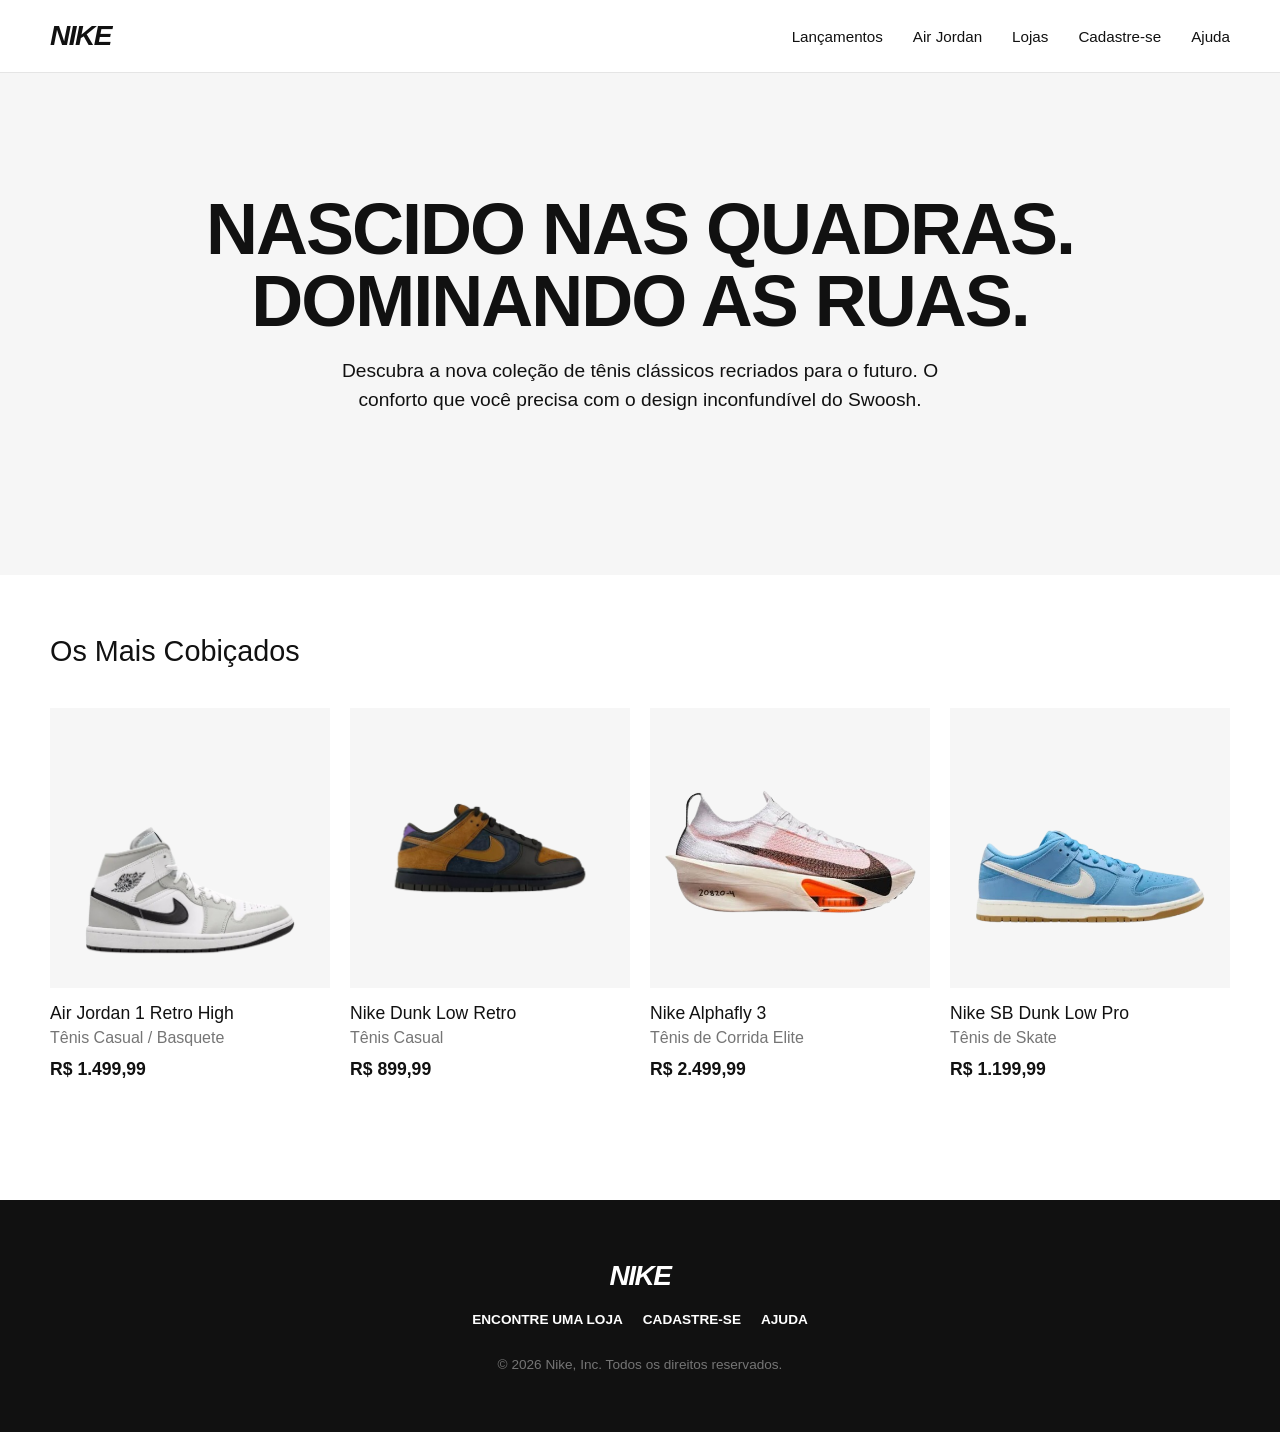
==== commit 90626cb2: "Add files via upload" ====
--- a/index.html
+++ b/index.html
@@ -1,974 +1,90 @@
-<!DOCTYPE html>
-<html lang="pt-BR">
-<head>
-  <meta charset="UTF-8">
-  <meta name="viewport" content="width=device-width, initial-scale=1.0">
-
-  <title>MAX STORES — Tênis & Streetwear</title>
-
-  <link rel="preconnect" href="https://fonts.googleapis.com">
-  <link rel="preconnect" href="https://fonts.gstatic.com" crossorigin>
-
-  <link href="https://fonts.googleapis.com/css2?family=Montserrat:wght@600;700;800;900&family=Inter:wght@400;500;600;700&display=swap" rel="stylesheet">
-
-  <link rel="stylesheet" href="style.css">
-</head>
-
-<body>
-
-<!-- =====================================================
-     HEADER
-===================================================== -->
-
-<header class="header">
-
-  <div class="header-container">
-
-    <a href="#" class="logo">
-      MAX <span>STORES</span>
-    </a>
-
-    <nav class="nav">
-      <a href="#inicio" class="active">Início</a>
-      <a href="#lancamentos">Lançamentos</a>
-      <a href="#masculino">Masculino</a>
-      <a href="#feminino">Feminino</a>
-      <a href="#ofertas">Ofertas</a>
-    </nav>
-
-    <div class="header-actions">
-
-      <div class="search">
-        🔍
-        <input type="text" placeholder="Buscar tênis...">
-      </div>
-
-      <button class="header-icon">
-        ♡
-      </button>
-
-      <button class="header-icon cart-button" onclick="openCart()">
-        🛒
-        <span id="cartCount">0</span>
-      </button>
-
-    </div>
-
-  </div>
-
-</header>
-
-
-<!-- =====================================================
-     HERO
-===================================================== -->
-
-<section class="hero" id="inicio">
-
-  <div class="hero-background">
-    MAX
-  </div>
-
-  <div class="hero-container">
-
-    <div class="hero-content">
-
-      <span class="hero-label">
-        ⚡ NOVA COLEÇÃO 2026
-      </span>
-
-      <h1>
-        SEU ESTILO.
-        <br>
-        <span>SEU TÊNIS.</span>
-      </h1>
-
-      <p>
-        Descubra os tênis que combinam com seu estilo.
-        Modelos esportivos, casuais e streetwear selecionados
-        especialmente pela Max Stores.
-      </p>
-
-      <div class="hero-buttons">
-
-        <a href="#lancamentos" class="btn primary">
-          Comprar agora →
-        </a>
-
-        <a href="#categorias" class="btn secondary">
-          Explorar coleção
-        </a>
-
-      </div>
-
-      <div class="hero-stats">
-
-        <div>
-          <strong>+500</strong>
-          <span>Modelos</span>
-        </div>
-
-        <div>
-          <strong>+10k</strong>
-          <span>Clientes</span>
-        </div>
-
-        <div>
-          <strong>4.9 ★</strong>
-          <span>Avaliação</span>
-        </div>
-
-      </div>
-
-    </div>
-
-
-    <div class="hero-product">
-
-      <div class="hero-glow"></div>
-
-      <img
-        src="https://images.pexels.com/photos/2529148/pexels-photo-2529148.jpeg?auto=compress&cs=tinysrgb&w=1400"
-        alt="Tênis esportivo Max Stores"
-      >
-
-      <div class="floating-card">
-
-        <span>DESTAQUE</span>
-
-        <strong>MAX RUNNER</strong>
-
-        <small>
-          Performance • Conforto • Estilo
-        </small>
-
-      </div>
-
-    </div>
-
-  </div>
-
-</section>
-
-
-<!-- =====================================================
-     MARCAS / BENEFÍCIOS
-===================================================== -->
-
-<section class="benefits">
-
-  <div class="benefit">
-    <span>🚚</span>
-    <div>
-      <strong>Entrega rápida</strong>
-      <small>Receba seu pedido com segurança</small>
-    </div>
-  </div>
-
-  <div class="benefit">
-    <span>🔒</span>
-    <div>
-      <strong>Compra segura</strong>
-      <small>Seus dados protegidos</small>
-    </div>
-  </div>
-
-  <div class="benefit">
-    <span>↩️</span>
-    <div>
-      <strong>Troca fácil</strong>
-      <small>Troque seu produto sem complicação</small>
-    </div>
-  </div>
-
-  <div class="benefit">
-    <span>★</span>
-    <div>
-      <strong>Qualidade Max</strong>
-      <small>Produtos selecionados</small>
-    </div>
-  </div>
-
-</section>
-
-
-<!-- =====================================================
-     PRODUTOS
-===================================================== -->
-
-<section class="products" id="lancamentos">
-
-  <div class="section-header">
-
-    <div>
-      <span>MAX STORES</span>
-      <h2>Mais procurados</h2>
-    </div>
-
-    <div class="filters">
-
-      <button class="filter active" onclick="filterProducts('all', this)">
-        Todos
-      </button>
-
-      <button class="filter" onclick="filterProducts('masculino', this)">
-        Masculino
-      </button>
-
-      <button class="filter" onclick="filterProducts('feminino', this)">
-        Feminino
-      </button>
-
-      <button class="filter" onclick="filterProducts('sport', this)">
-        Esportivo
-      </button>
-
-    </div>
-
-  </div>
-
-
-  <div class="product-grid">
-
-
-    <!-- PRODUTO 1 -->
-
-    <article class="product-card" data-category="masculino">
-
-      <div class="product-image">
-
-        <span class="badge hot">
-          MAIS VENDIDO
-        </span>
-
-        <button class="favorite">
-          ♡
-        </button>
-
-        <img
-          src="https://images.pexels.com/photos/6748330/pexels-photo-6748330.jpeg?auto=compress&cs=tinysrgb&w=900"
-          alt="Max Street"
-        >
-
-        <button
-          class="quick-add"
-          onclick="addToCart('Max Street', 199.99, 'https://images.pexels.com/photos/6748330/pexels-photo-6748330.jpeg?auto=compress&cs=tinysrgb&w=900')"
-        >
-          + Adicionar
-        </button>
-
-      </div>
-
-      <div class="product-info">
-
-        <small>STREETWEAR</small>
-
-        <h3>Max Street</h3>
-
-        <p>
-          Tênis casual para o dia a dia.
-        </p>
-
-        <div class="product-bottom">
-
-          <strong>R$ 199,99</strong>
-
-          <button
-            onclick="addToCart('Max Street', 199.99, 'https://images.pexels.com/photos/6748330/pexels-photo-6748330.jpeg?auto=compress&cs=tinysrgb&w=900')"
-          >
-            +
-          </button>
-
-        </div>
-
-      </div>
-
-    </article>
-
-
-    <!-- PRODUTO 2 -->
-
-    <article class="product-card" data-category="feminino">
-
-      <div class="product-image">
-
-        <span class="badge new">
-          NOVO
-        </span>
-
-        <button class="favorite">
-          ♡
-        </button>
-
-        <img
-          src="https://images.pexels.com/photos/10657974/pexels-photo-10657974.jpeg?auto=compress&cs=tinysrgb&w=900"
-          alt="Max Color feminino"
-        >
-
-        <button
-          class="quick-add"
-          onclick="addToCart('Max Color', 299.99, 'https://images.pexels.com/photos/10657974/pexels-photo-10657974.jpeg?auto=compress&cs=tinysrgb&w=900')"
-        >
-          + Adicionar
-        </button>
-
-      </div>
-
-      <div class="product-info">
-
-        <small>FEMININO</small>
-
-        <h3>Max Color</h3>
-
-        <p>
-          Design moderno e confortável.
-        </p>
-
-        <div class="product-bottom">
-
-          <strong>R$ 299,99</strong>
-
-          <button
-            onclick="addToCart('Max Color', 299.99, 'https://images.pexels.com/photos/10657974/pexels-photo-10657974.jpeg?auto=compress&cs=tinysrgb&w=900')"
-          >
-            +
-          </button>
-
-        </div>
-
-      </div>
-
-    </article>
-
-
-    <!-- PRODUTO 3 -->
-
-    <article class="product-card" data-category="sport">
-
-      <div class="product-image">
-
-        <span class="badge sport">
-          PERFORMANCE
-        </span>
-
-        <button class="favorite">
-          ♡
-        </button>
-
-        <img
-          src="https://images.pexels.com/photos/6776080/pexels-photo-6776080.jpeg?auto=compress&cs=tinysrgb&w=900"
-          alt="Max Runner"
-        >
-
-        <button
-          class="quick-add"
-          onclick="addToCart('Max Runner', 399.99, 'https://images.pexels.com/photos/6776080/pexels-photo-6776080.jpeg?auto=compress&cs=tinysrgb&w=900')"
-        >
-          + Adicionar
-        </button>
-
-      </div>
-
-      <div class="product-info">
-
-        <small>ESPORTIVO</small>
-
-        <h3>Max Runner</h3>
-
-        <p>
-          Leveza e estabilidade para seus treinos.
-        </p>
-
-        <div class="product-bottom">
-
-          <strong>R$ 399,99</strong>
-
-          <button
-            onclick="addToCart('Max Runner', 399.99, 'https://images.pexels.com/photos/6776080/pexels-photo-6776080.jpeg?auto=compress&cs=tinysrgb&w=900')"
-          >
-            +
-          </button>
-
-        </div>
-
-      </div>
-
-    </article>
-
-
-    <!-- PRODUTO 4 -->
-
-    <article class="product-card" data-category="masculino">
-
-      <div class="product-image">
-
-        <span class="badge sale">
-          -20%
-        </span>
-
-        <button class="favorite">
-          ♡
-        </button>
-
-        <img
-          src="https://images.pexels.com/photos/12284598/pexels-photo-12284598.jpeg?auto=compress&cs=tinysrgb&w=900"
-          alt="Max Urban"
-        >
-
-        <button
-          class="quick-add"
-          onclick="addToCart('Max Urban', 150, 'https://images.pexels.com/photos/12284598/pexels-photo-12284598.jpeg?auto=compress&cs=tinysrgb&w=900')"
-        >
-          + Adicionar
-        </button>
-
-      </div>
-
-      <div class="product-info">
-
-        <small>CASUAL</small>
-
-        <h3>Max Urban</h3>
-
-        <p>
-          Estilo urbano para qualquer ocasião.
-        </p>
-
-        <div class="product-bottom">
-
-          <div>
-            <strong>R$ 150,00</strong>
-            <del>R$ 200,00</del>
-          </div>
-
-          <button
-            onclick="addToCart('Max Urban', 150, 'https://images.pexels.com/photos/12284598/pexels-photo-12284598.jpeg?auto=compress&cs=tinysrgb&w=900')"
-          >
-            +
-          </button>
-
-        </div>
-
-      </div>
-
-    </article>
-
-  </div>
-
-</section>
-
-
-<!-- =====================================================
-     CATEGORIAS
-===================================================== -->
-
-<section class="categories" id="categorias">
-
-  <div class="section-title-center">
-
-    <span>EXPLORE</span>
-
-    <h2>Encontre seu estilo</h2>
-
-  </div>
-
-
-  <div class="category-grid">
-
-
-    <a href="#masculino" class="category-card">
-
-      <img
-        src="https://images.pexels.com/photos/1750564/pexels-photo-1750564.jpeg?auto=compress&cs=tinysrgb&w=1000"
-        alt="Tênis masculino"
-      >
-
-      <div>
-        <small>COLEÇÃO</small>
-        <h3>Masculino</h3>
-        <span>Ver coleção →</span>
-      </div>
-
-    </a>
-
-
-    <a href="#feminino" class="category-card">
-
-      <img
-        src="https://images.pexels.com/photos/7203479/pexels-photo-7203479.jpeg?auto=compress&cs=tinysrgb&w=1000"
-        alt="Tênis feminino"
-      >
-
-      <div>
-        <small>COLEÇÃO</small>
-        <h3>Feminino</h3>
-        <span>Ver coleção →</span>
-      </div>
-
-    </a>
-
-
-    <a href="#lancamentos" class="category-card">
-
-      <img
-        src="https://images.pexels.com/photos/10217693/pexels-photo-10217693.jpeg?auto=compress&cs=tinysrgb&w=1000"
-        alt="Tênis streetwear"
-      >
-
-      <div>
-        <small>COLEÇÃO</small>
-        <h3>Streetwear</h3>
-        <span>Ver coleção →</span>
-      </div>
-
-    </a>
-
-  </div>
-
-</section>
-
-
-<!-- =====================================================
-     BANNER
-===================================================== -->
-
-<section class="technology">
-
-  <div class="technology-image">
-
-    <img
-      src="https://images.pexels.com/photos/12969390/pexels-photo-12969390.jpeg?auto=compress&cs=tinysrgb&w=1200"
-      alt="Tênis Max Stores"
-    >
-
-  </div>
-
-  <div class="technology-content">
-
-    <span>MAX TECHNOLOGY</span>
-
-    <h2>
-      CONFORTO QUE
-      <br>
-      ACOMPANHA VOCÊ.
-    </h2>
-
-    <p>
-      Cada modelo da Max Stores é escolhido pensando
-      em conforto, estilo e qualidade para você aproveitar
-      todos os momentos.
-    </p>
-
-    <div class="features">
-
-      <div>
-        <strong>01</strong>
-        <span>Conforto durante todo o dia</span>
-      </div>
-
-      <div>
-        <strong>02</strong>
-        <span>Design moderno</span>
-      </div>
-
-      <div>
-        <strong>03</strong>
-        <span>Materiais selecionados</span>
-      </div>
-
-    </div>
-
-    <a href="#lancamentos" class="btn primary">
-      Conhecer produtos →
-    </a>
-
-  </div>
-
-</section>
-
-
-<!-- =====================================================
-     NEWSLETTER
-===================================================== -->
-
-<section class="newsletter">
-
-  <div>
-
-    <span>MAX STORES</span>
-
-    <h2>
-      FIQUE POR DENTRO.
-    </h2>
-
-    <p>
-      Receba novidades, lançamentos e ofertas especiais.
-    </p>
-
-    <form onsubmit="subscribe(event)">
-
-      <input
-        type="email"
-        placeholder="Seu melhor e-mail"
-        required
-      >
-
-      <button>
-        Cadastrar →
-      </button>
-
-    </form>
-
-  </div>
-
-</section>
-
-
-<!-- =====================================================
-     FOOTER
-===================================================== -->
-
-<footer>
-
-  <div class="footer-container">
-
-    <div class="footer-brand">
-
-      <a class="logo">
-        MAX <span>STORES</span>
-      </a>
-
-      <p>
-        Seu estilo começa pelos seus pés.
-      </p>
-
-    </div>
-
-    <div>
-      <h4>PRODUTOS</h4>
-      <a href="#lancamentos">Lançamentos</a>
-      <a href="#lancamentos">Mais vendidos</a>
-      <a href="#ofertas">Ofertas</a>
-    </div>
-
-    <div>
-      <h4>SUPORTE</h4>
-      <a href="#">Rastrear pedido</a>
-      <a href="#">Trocas</a>
-      <a href="#">Fale conosco</a>
-    </div>
-
-    <div>
-      <h4>REDES</h4>
-      <a href="#">Instagram</a>
-      <a href="#">TikTok</a>
-      <a href="#">YouTube</a>
-    </div>
-
-  </div>
-
-  <div class="copyright">
-    © 2026 MAX STORES — Todos os direitos reservados.
-  </div>
-
-</footer>
-
-
-<!-- =====================================================
-     CARRINHO LATERAL
-===================================================== -->
-
-<div class="cart-overlay" id="cartOverlay" onclick="closeCart()"></div>
-
-<aside class="cart-sidebar" id="cartSidebar">
-
-  <div class="cart-header">
-
-    <h2>Seu carrinho</h2>
-
-    <button onclick="closeCart()">
-      ×
-    </button>
-
-  </div>
-
-  <div id="cartItems" class="cart-items">
-
-    <div class="empty-cart">
-      <span>🛒</span>
-      <p>Seu carrinho está vazio.</p>
-    </div>
-
-  </div>
-
-  <div class="cart-footer">
-
-    <div>
-      <span>Total</span>
-      <strong id="cartTotal">R$ 0,00</strong>
-    </div>
-
-    <button class="btn primary checkout" onclick="checkout()">
-      Finalizar compra
-    </button>
-
-  </div>
-
-</aside>
-
-
-<script>
-
-let cart = [];
-
-
-/* =====================================================
-   CARRINHO
-===================================================== */
-
-function addToCart(name, price, image) {
-
-  const existing = cart.find(item => item.name === name);
-
-  if (existing) {
-
-    existing.quantity++;
-
-  } else {
-
-    cart.push({
-      name,
-      price,
-      image,
-      quantity: 1
-    });
-
-  }
-
-  updateCart();
-
-  openCart();
-
-}
-
-
-function removeFromCart(index) {
-
-  cart.splice(index, 1);
-
-  updateCart();
-
-}
-
-
-function changeQuantity(index, amount) {
-
-  cart[index].quantity += amount;
-
-  if (cart[index].quantity <= 0) {
-
-    cart.splice(index, 1);
-
-  }
-
-  updateCart();
-
-}
-
-
-function updateCart() {
-
-  const items = document.getElementById("cartItems");
-
-  const count = cart.reduce(
-    (total, item) => total + item.quantity,
-    0
-  );
-
-  document.getElementById("cartCount").textContent = count;
-
-
-  if (cart.length === 0) {
-
-    items.innerHTML = `
-      <div class="empty-cart">
-        <span>🛒</span>
-        <p>Seu carrinho está vazio.</p>
-      </div>
-    `;
-
-    document.getElementById("cartTotal").textContent =
-      "R$ 0,00";
-
-    return;
-
-  }
-
-
-  items.innerHTML = cart.map((item, index) => `
-
-    <div class="cart-item">
-
-      <img src="${item.image}" alt="${item.name}">
-
-      <div>
-
-        <strong>${item.name}</strong>
-
-        <small>
-          R$ ${item.price.toFixed(2).replace(".", ",")}
-        </small>
-
-        <div class="quantity">
-
-          <button onclick="changeQuantity(${index}, -1)">
-            −
-          </button>
-
-          <span>${item.quantity}</span>
-
-          <button onclick="changeQuantity(${index}, 1)">
-            +
-          </button>
-
-        </div>
-
-      </div>
-
-      <button
-        class="remove"
-        onclick="removeFromCart(${index})"
-      >
-        ×
-      </button>
-
-    </div>
-
-  `).join("");
-
-
-  const total = cart.reduce(
-    (sum, item) =>
-      sum + item.price * item.quantity,
-    0
-  );
-
-
-  document.getElementById("cartTotal").textContent =
-    "R$ " +
-    total.toFixed(2).replace(".", ",");
-
-}
-
-
-/* =====================================================
-   ABRIR / FECHAR CARRINHO
-===================================================== */
-
-function openCart() {
-
-  document
-    .getElementById("cartSidebar")
-    .classList.add("open");
-
-  document
-    .getElementById("cartOverlay")
-    .classList.add("open");
-
-}
-
-
-function closeCart() {
-
-  document
-    .getElementById("cartSidebar")
-    .classList.remove("open");
-
-  document
-    .getElementById("cartOverlay")
-    .classList.remove("open");
-
-}
-
-
-/* =====================================================
-   FILTROS
-===================================================== */
-
-function filterProducts(category, button) {
-
-  document
-    .querySelectorAll(".filter")
-    .forEach(btn =>
-      btn.classList.remove("active")
-    );
-
-  button.classList.add("active");
-
-
-  document
-    .querySelectorAll(".product-card")
-    .forEach(card => {
-
-      if (
-        category === "all" ||
-        card.dataset.category === category
-      ) {
-
-        card.style.display = "flex";
-
-      } else {
-
-        card.style.display = "none";
-
-      }
-
-    });
-
-}
-
-
-/* =====================================================
-   NEWSLETTER
-===================================================== */
-
-function subscribe(event) {
-
-  event.preventDefault();
-
-  alert(
-    "Cadastro realizado com sucesso! 🔥"
-  );
-
-  event.target.reset();
-
-}
-
-
-/* =====================================================
-   CHECKOUT
-===================================================== */
-
-function checkout() {
-
-  if (cart.length === 0) {
-
-    alert(
-      "Seu carrinho está vazio."
-    );
-
-    return;
-
-  }
-
-  alert(
-    "Pedido preparado! 🛒\n\n" +
-    "A próxima etapa seria conectar um sistema real de pagamento."
-  );
-
-}
-
-</script>
-
-</body>
-</html>
+<!DOCTYPE html>
+<html lang="pt-BR">
+<head>
+    <meta charset="UTF-8">
+    <meta name="viewport" content="width=device-width, initial-scale=1.0">
+    <meta name="description" content="Descubra a cultura sneaker na Nike. Lançamentos exclusivos, Air Jordan e os clássicos que dominam as ruas.">
+    <title>Nike - Cultura Sneaker</title>
+    <link rel="stylesheet" href="style.css">
+</head>
+<body>
+
+    <nav class="navbar">
+        <a href="index.html" class="logo">NIKE</a>
+        <div class="nav-links">
+            <a href="lancamentos.html">Lançamentos</a>
+            <a href="airjordan.html">Air Jordan</a>
+            <a href="lojas.html">Lojas</a>
+            <a href="cadastro.html">Cadastre-se</a>
+            <a href="ajuda.html">Ajuda</a>
+        </div>
+    </nav>
+
+    <header class="hero">
+        <h1>Nascido nas quadras.<br>Dominando as ruas.</h1>
+        <p>Descubra a nova coleção de tênis clássicos recriados para o futuro. O conforto que você precisa com o design inconfundível do Swoosh.</p>
+    </header>
+
+    <section class="products-section">
+        <h2 class="section-title">Os Mais Cobiçados</h2>
+        <div class="product-grid">
+            
+            <div class="product-card">
+                <div class="product-img">
+                    <img src="img/nikeairjordan.png" alt="Nike Jordan">
+                </div>
+                <div class="product-info">
+                    <h3>Air Jordan 1 Retro High</h3>
+                    <p>Tênis Casual / Basquete</p>
+                    <span class="product-price">R$ 1.499,99</span>
+                </div>
+            </div>
+
+            <div class="product-card">
+                <div class="product-img">
+                    <img src="img/nikedunklowpro.png" alt="Nike dunk low Pro">
+                </div>
+                <div class="product-info">
+                    <h3>Nike Dunk Low Retro</h3>
+                    <p>Tênis Casual</p>
+                    <span class="product-price">R$ 899,99</span>
+                </div>
+            </div>
+
+            <div class="product-card">
+                <div class="product-img">
+                    <img src="img/alphafly3.png" alt="Alphafly 3">
+                </div>
+                <div class="product-info">
+                    <h3>Nike Alphafly 3</h3>
+                    <p>Tênis de Corrida Elite</p>
+                    <span class="product-price">R$ 2.499,99</span>
+                </div>
+            </div>
+
+            <div class="product-card">
+                <div class="product-img">
+                    <img src="img/nikesb.png" alt="Nike SB dunk low Pro">
+                </div>
+                <div class="product-info">
+                    <h3>Nike SB Dunk Low Pro</h3>
+                    <p>Tênis de Skate</p>
+                    <span class="product-price">R$ 1.199,99</span>
+                </div>
+            </div>
+
+        </div>
+    </section>
+
+    <footer>
+        <div class="logo">NIKE</div>
+        <div class="footer-links">
+            <a href="lojas.html">Encontre uma Loja</a>
+            <a href="cadastro.html">Cadastre-se</a>
+            <a href="ajuda.html">Ajuda</a>
+        </div>
+        <p>&copy; 2026 Nike, Inc. Todos os direitos reservados.</p>
+    </footer>
+
+</body>
+</html>
--- a/style.css
+++ b/style.css
@@ -0,0 +1,251 @@
+
+   /*geral*/
+
+* {
+    margin: 0;
+    padding: 0;
+    box-sizing: border-box;
+    font-family: 'Helvetica Neue', Helvetica, Arial, sans-serif;
+}
+
+body {
+    background-color: #ffffff;
+    color: #111;
+}
+
+a {
+    text-decoration: none;
+    color: #111;
+}
+
+
+   /*barra de navegação*/
+
+.navbar {
+    display: flex;
+    justify-content: space-between;
+    align-items: center;
+    padding: 20px 50px;
+    background-color: #fff;
+    position: sticky;
+    top: 0;
+    z-index: 100;
+    border-bottom: 1px solid #e5e5e5;
+}
+
+.logo {
+    font-size: 28px;
+    font-weight: 900;
+    letter-spacing: -1.5px;
+    font-style: italic;
+    text-transform: uppercase;
+}
+
+.nav-links {
+    display: flex;
+    gap: 30px;
+    font-weight: 500;
+    font-size: 0.95rem;
+}
+
+.nav-links a:hover {
+    color: #757575;
+    border-bottom: 2px solid #111;
+    padding-bottom: 2px;
+}
+
+
+  /* destaques hero*/
+
+.hero {
+    display: flex;
+    flex-direction: column;
+    justify-content: center;
+    align-items: center;
+    text-align: center;
+    padding: 120px 20px;
+    background-color: #f6f6f6;
+}
+
+.hero h1 {
+    font-size: 4.5rem;
+    font-weight: 900;
+    text-transform: uppercase;
+    line-height: 1;
+    margin-bottom: 20px;
+    letter-spacing: -2px;
+}
+
+.hero p {
+    font-size: 1.2rem;
+    color: #111;
+    margin-bottom: 40px;
+    max-width: 650px;
+    line-height: 1.5;
+}
+
+.hero-buttons {
+    display: flex;
+    gap: 15px;
+}
+
+
+   /*botões e formulario*/
+
+.btn {
+    padding: 15px 30px;
+    border-radius: 30px;
+    font-size: 1rem;
+    font-weight: 600;
+    cursor: pointer;
+    transition: all 0.3s ease;
+}
+
+.btn-dark {
+    background-color: #111;
+    color: #fff;
+    border: 1px solid #111;
+}
+
+.btn-dark:hover {
+    background-color: #757575;
+    border-color: #757575;
+}
+
+.btn-light {
+    background-color: #fff;
+    color: #111;
+    border: 1px solid #ccc;
+}
+
+.btn-light:hover {
+    border-color: #111;
+}
+
+input {
+    padding: 10px;
+    width: 300px;
+    border: 1px solid #ccc;
+    border-radius: 5px;
+}
+
+
+   /*seção de produtos*/
+.products-section {
+    padding: 60px 50px;
+    max-width: 1400px;
+    margin: 0 auto;
+}
+
+.section-title {
+    font-size: 1.8rem;
+    margin-bottom: 40px;
+    font-weight: 500;
+}
+
+.product-grid {
+    display: grid;
+    grid-template-columns: repeat(auto-fit, minmax(280px, 1fr));
+    gap: 20px;
+}
+
+.product-card {
+    cursor: pointer;
+    transition: opacity 0.3s ease;
+}
+
+.product-card:hover {
+    opacity: 0.8;
+}
+
+.product-img {
+    width: 100%;
+    aspect-ratio: 1 / 1;
+    background-color: #f6f6f6;
+    margin-bottom: 15px;
+    display: flex;
+    justify-content: center;
+    align-items: center;
+}
+
+.product-img img {
+    width: 100%;
+    height: 100%;
+    object-fit: contain;
+    border-radius: 8px;
+}
+
+.product-info h3 {
+    font-size: 1.1rem;
+    font-weight: 500;
+    margin-bottom: 5px;
+}
+
+.product-info p {
+    color: #757575;
+    font-size: 1rem;
+    margin-bottom: 12px;
+}
+
+.product-price {
+    font-weight: 600;
+    font-size: 1.1rem;
+}
+/*
+   rodape */
+footer {
+    background-color: #111;
+    color: #fff;
+    text-align: center;
+    padding: 60px 20px;
+    margin-top: 60px;
+}
+
+footer .logo {
+    color: #fff;
+    margin-bottom: 20px;
+}
+
+.footer-links {
+    display: flex;
+    justify-content: center;
+    gap: 20px;
+    margin-bottom: 30px;
+}
+
+.footer-links a {
+    color: #fff;
+    font-weight: bold;
+    text-transform: uppercase;
+    font-size: 0.85rem;
+}
+
+.footer-links a:hover {
+    color: #757575;
+}
+
+footer p {
+    color: #757575;
+    font-size: 0.85rem;
+}
+
+
+   /*mobile*/
+
+@media (max-width: 768px) {
+    .navbar {
+        flex-direction: column;
+        gap: 20px;
+        padding: 20px;
+    }
+    .hero h1 {
+        font-size: 2.8rem;
+    }
+    .hero-buttons {
+        flex-direction: column;
+        width: 100%;
+    }
+    .products-section {
+        padding: 40px 20px;
+    }
+}
